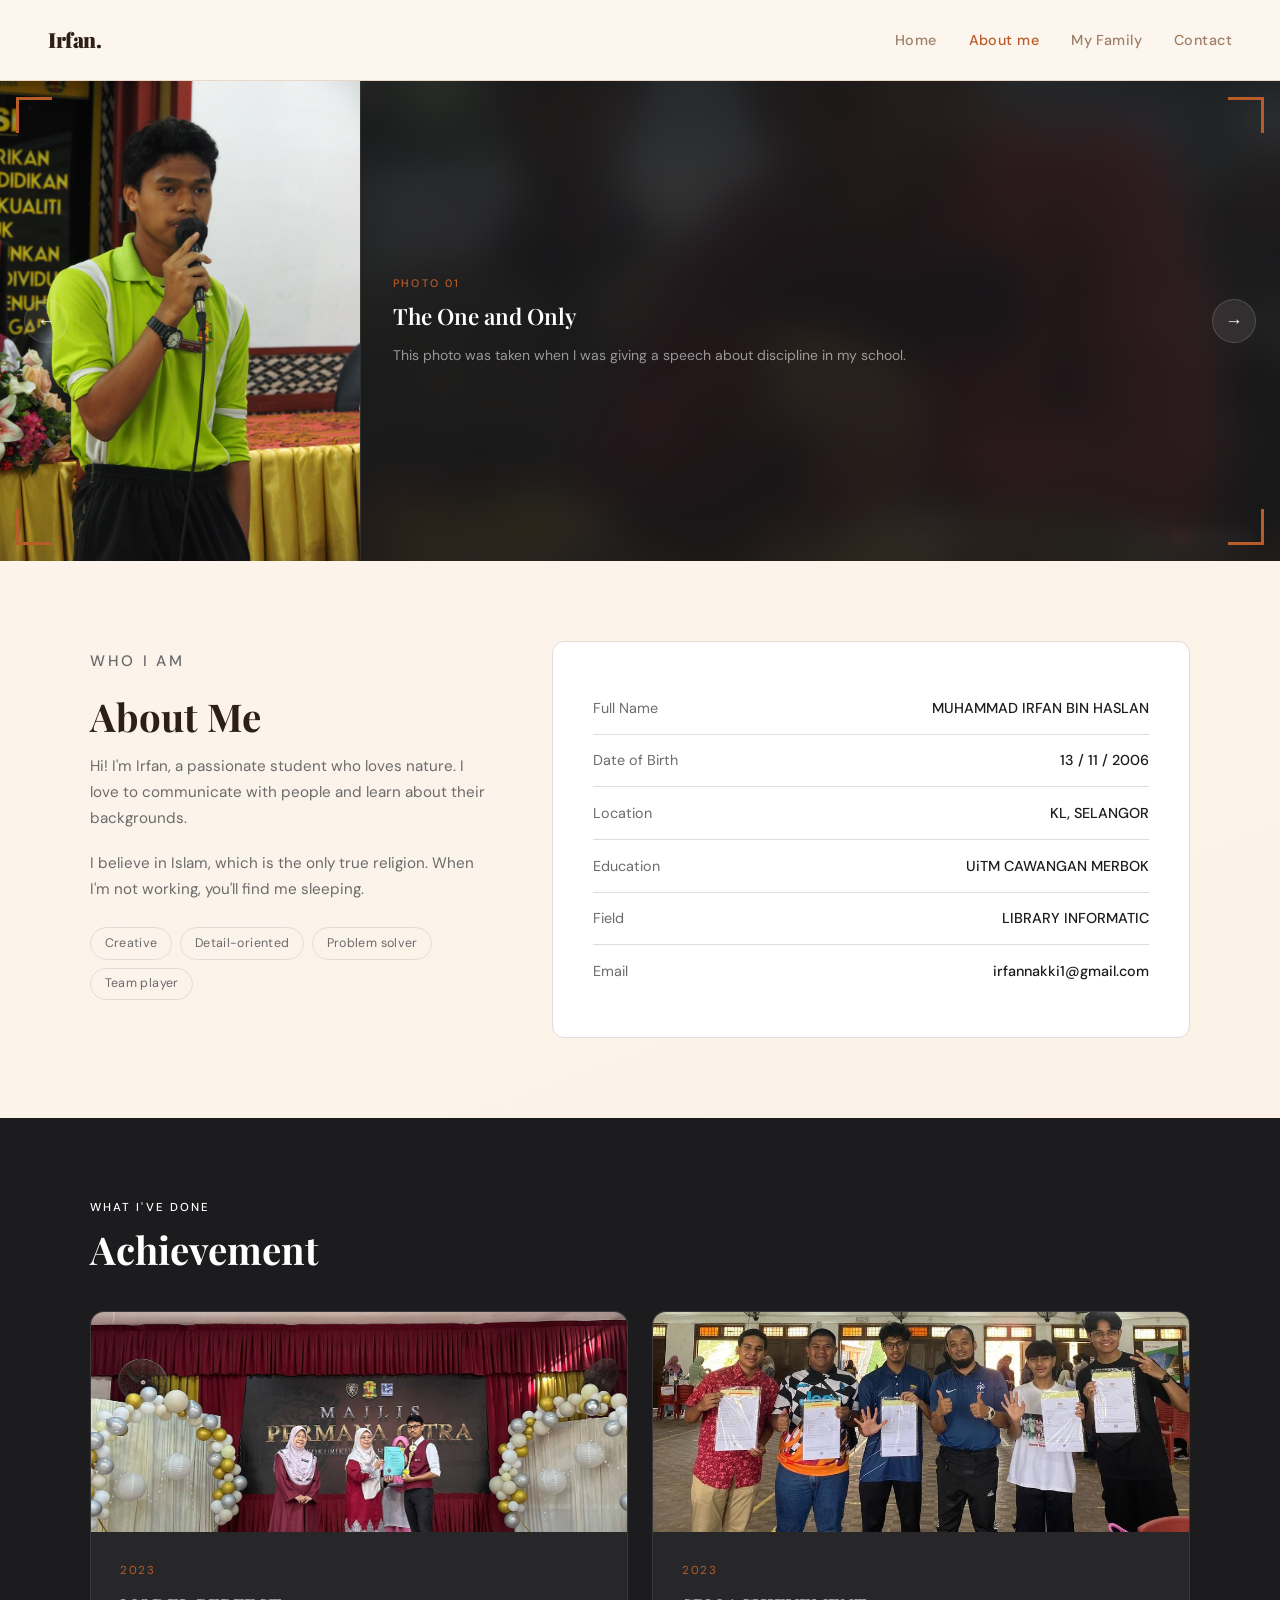
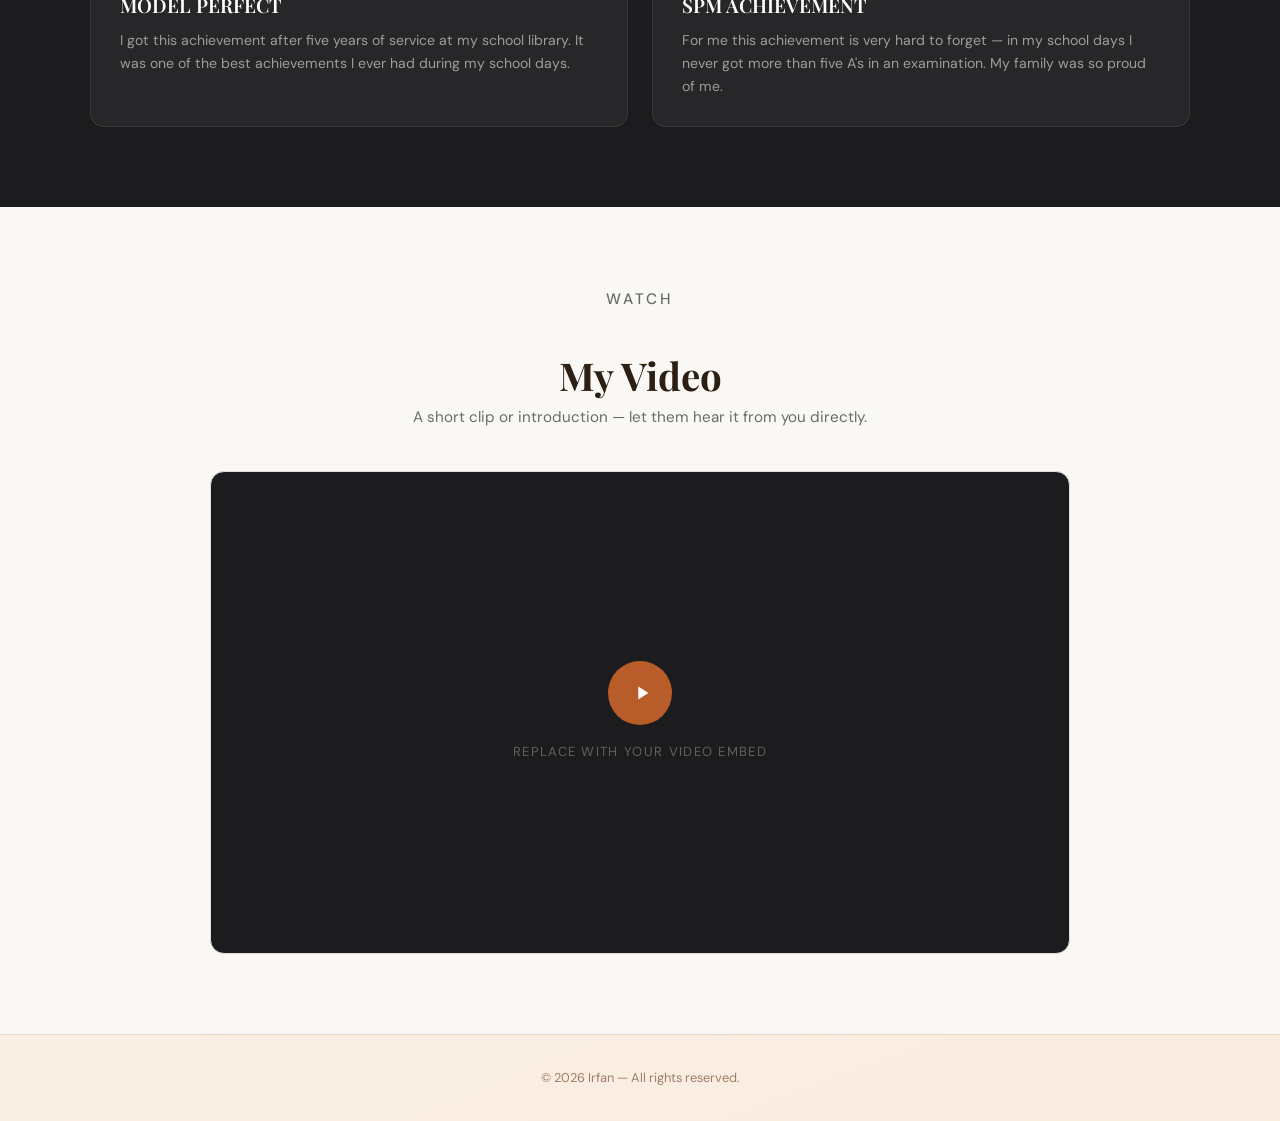
==== aboutme.html @ 50a79609 "Add 'My Family' link to aboutme.html" ====
<!DOCTYPE html>
<html lang="en">
<head>
  <meta charset="UTF-8" />
  <meta name="viewport" content="width=device-width, initial-scale=1.0"/>
  <title>About Me – Irfan</title>
  <link href="https://fonts.googleapis.com/css2?family=Playfair+Display:wght@600;700&family=DM+Sans:wght@300;400;500&display=swap" rel="stylesheet"/>
  <link rel="stylesheet" href="css/style.css" />
</head>
<body>

  <!-- NAV -->
  <nav>
    <a class="logo" href="index.html">Irfan.</a>
    <ul>
      <li><a href="index.html">Home</a></li>
      <li><a href="aboutme.html" class="active">About me</a></li>
      <li><a href="family.html">My Family</a></li>
      <li><a href="contact.html">Contact</a></li>
    </ul>
  </nav>

  <!-- PHOTO SLIDER -->
  <div class="slider-section">

    <div class="slider-frame"><span class="bl"></span><span class="br"></span></div>

    <div class="slides" id="slides">
      <div class="slide">
        <div class="slide-bg" style="background-image: url('picture/me1.jpeg')"></div>
        <img src="picture/me1.jpeg" alt="Photo 1">
        <div class="slide-caption">
          <p class="slide-caption-label">Photo 01</p>
          <h3 class="slide-caption-title">The One and Only</h3>
          <p class="slide-caption-desc">This photo was taken when I was giving a speech about discipline in my school.</p>
        </div>
      </div>
      <div class="slide">
        <div class="slide-bg" style="background-image: url('picture/me7.jpeg')"></div>
        <img src="picture/me7.jpeg" alt="Photo 2">
        <div class="slide-caption">
          <p class="slide-caption-label">Photo 02</p>
          <h3 class="slide-caption-title">Archeology Visit</h3>
          <p class="slide-caption-desc">This photo was taken at Archeology Sungai Batu where me and my family were on vacation.</p>
        </div>
      </div>
      <div class="slide">
        <div class="slide-bg" style="background-image: url('picture/sport4.jpeg')"></div>
        <img src="picture/sport4.jpeg" alt="Photo 3">
        <div class="slide-caption">
          <p class="slide-caption-label">Photo 03</p>
          <h3 class="slide-caption-title">The Pride</h3>
          <p class="slide-caption-desc">This photo was taken at the end of Komander Kesatria Endurance Challenge. My team got third place for Score Orienteering.</p>
        </div>
      </div>
      <div class="slide">
        <div class="slide-bg" style="background-image: url('picture/me4.jpeg')"></div>
        <img src="picture/me4.jpeg" alt="Photo 4">
        <div class="slide-caption">
          <p class="slide-caption-label">Photo 04</p>
          <h3 class="slide-caption-title">Nature!</h3>
          <p class="slide-caption-desc">This photo was taken at Lata Lembu, Kedah after we reached the waterfalls after 5KM of hiking.</p>
        </div>
      </div>
      <div class="slide">
        <div class="slide-bg" style="background-image: url('picture/me8.jpeg')"></div>
        <img src="picture/me8.jpeg" alt="Photo 5">
        <div class="slide-caption">
          <p class="slide-caption-label">Photo 05</p>
          <h3 class="slide-caption-title">Family Lunch</h3>
          <p class="slide-caption-desc">This photo was taken by my mother when we were having lunch at IKEA — a really nice moment.</p>
        </div>
      </div>
    </div>

    <button class="arrow prev" onclick="move(-1)">&#8592;</button>
    <button class="arrow next" onclick="move(1)">&#8594;</button>

    <div class="slider-dots" id="dots">
      <button class="dot active" onclick="goTo(0)"></button>
      <button class="dot" onclick="goTo(1)"></button>
      <button class="dot" onclick="goTo(2)"></button>
      <button class="dot" onclick="goTo(3)"></button>
      <button class="dot" onclick="goTo(4)"></button>
    </div>

  </div>

  <!-- ABOUT ME -->
  <section id="about">
    <div class="about-grid">
      <div class="about-left">
        <p class="section-label">Who I am</p>
        <h2>About Me</h2>
        <p>Hi! I'm Irfan, a passionate student who loves nature. I love to communicate with people and learn about their backgrounds.</p>
        <p>I believe in Islam, which is the only true religion. When I'm not working, you'll find me sleeping.</p>
        <div class="tag-row">
          <span class="tag">Creative</span>
          <span class="tag">Detail-oriented</span>
          <span class="tag">Problem solver</span>
          <span class="tag">Team player</span>
        </div>
      </div>
      <div class="about-right">
        <div class="info-row"><span>Full Name</span><span>MUHAMMAD IRFAN BIN HASLAN</span></div>
        <div class="info-row"><span>Date of Birth</span><span>13 / 11 / 2006</span></div>
        <div class="info-row"><span>Location</span><span>KL, SELANGOR</span></div>
        <div class="info-row"><span>Education</span><span>UiTM CAWANGAN MERBOK</span></div>
        <div class="info-row"><span>Field</span><span>LIBRARY INFORMATIC</span></div>
        <div class="info-row"><span>Email</span><span>irfannakki1@gmail.com</span></div>
      </div>
    </div>
  </section>

  <!-- ACHIEVEMENT -->
  <section class="achievement-section" id="achievement">
    <div style="max-width:1100px; margin:0 auto;">
      <p class="section-label">What I've done</p>
      <h2>Achievement</h2>
    </div>
    <div class="achievement-grid">

      <div class="ach-card">
        <img class="ach-photo" src="picture/achievement1.jpeg" alt="Achievement 1">
        <div class="ach-body">
          <p class="ach-year">2023</p>
          <p class="ach-title">MODEL PERFECT</p>
          <p class="ach-desc">I got this achievement after five years of service at my school library. It was one of the best achievements I ever had during my school days.</p>
        </div>
      </div>

      <div class="ach-card">
        <img class="ach-photo" src="picture/achievement2.jpeg" alt="Achievement 2">
        <div class="ach-body">
          <p class="ach-year">2023</p>
          <p class="ach-title">SPM ACHIEVEMENT</p>
          <p class="ach-desc">For me this achievement is very hard to forget — in my school days I never got more than five A's in an examination. My family was so proud of me.</p>
        </div>
      </div>

    </div>
  </section>

  <!-- VIDEO -->
  <section class="video-section" id="video">
    <div class="video-inner">
      <p class="section-label">Watch</p>
      <h2>My Video</h2>
      <p>A short clip or introduction — let them hear it from you directly.</p>
      <div class="video-frame">
        <div class="video-placeholder">
          <button class="play-btn">
            <svg viewBox="0 0 24 24" xmlns="http://www.w3.org/2000/svg">
              <path d="M8 5v14l11-7z"/>
            </svg>
          </button>
          <p>Replace with your video embed</p>
        </div>
      </div>
    </div>
  </section>

  <footer>
    &copy; 2026 Irfan &mdash; All rights reserved.
  </footer>

  <script>
    let current = 0;
    const total = 5;

    function update() {
      document.getElementById('slides').style.transform = `translateX(-${current * 20}%)`;
      document.querySelectorAll('.dot').forEach((d, i) => {
        d.classList.toggle('active', i === current);
      });
    }

    function move(dir) {
      current = (current + dir + total) % total;
      update();
    }

    function goTo(n) {
      current = n;
      update();
    }

    setInterval(() => move(1), 4000);
  </script>

</body>
</html>
---- css/style.css ----
/* ============================================================
   style.css — Universal stylesheet for Irfan's Personal Website
   Pages: index.html · aboutme.html · contact.html
   ============================================================ */

/* ── RESET ── */
*, *::before, *::after {
  box-sizing: border-box;
  margin: 0;
  padding: 0;
}

/* ── DESIGN TOKENS ── */
:root {
  --bg:      #fdf6ee;
  --bg-alt:  #f9ede0;
  --ink:     #2c1f14;
  --ink-dark: #1C1C1E;
  --accent:  #b85c2a;
  --accent-hover: #d4815f;
  --muted:   #9e7f68;
  --muted-alt: #6B6B6B;
  --card:    #fff9f3;
  --card-alt: #FFFFFF;
  --border:  #e8d8c8;
  --border-alt: #E0DDD8;
  --cream:   #FAF8F4;

  /* Slider / dark sections */
  --dark-bg: #1C1C1E;
  --dark-border: rgba(255, 255, 255, 0.08);
  --dark-text: rgba(255, 255, 255, 0.55);
}

/* ── BASE ── */
html { scroll-behavior: smooth; }

body {
  background: linear-gradient(160deg, var(--bg) 0%, var(--bg-alt) 100%);
  color: var(--ink);
  font-family: 'DM Sans', 'Inter', sans-serif;
  font-size: 16px;
  line-height: 1.7;
  min-height: 100vh;
}

a { text-decoration: none; color: inherit; }
img { display: block; max-width: 100%; }

/* ── TYPOGRAPHY ── */
h1, h2, h3 {
  font-family: 'Playfair Display', serif;
  line-height: 1.15;
  color: var(--ink);
}

h1 { font-size: clamp(2rem, 5vw, 3.4rem); font-weight: 900; letter-spacing: -0.03em; }
h2 { font-size: 2.4rem; font-weight: 700; }
h3 { font-size: 1.2rem; font-weight: 600; }

/* ── ANIMATIONS ── */
@keyframes fadeUp {
  from { opacity: 0; transform: translateY(22px); }
  to   { opacity: 1; transform: translateY(0); }
}

/* ── NAV ── */
nav {
  display: flex;
  justify-content: space-between;
  align-items: center;
  padding: 1.4rem 3rem;
  border-bottom: 1px solid var(--border);
  background: var(--bg);
  position: sticky;
  top: 0;
  z-index: 100;
}

nav .logo {
  font-family: 'Playfair Display', serif;
  font-size: 1.3rem;
  font-weight: 900;
  color: var(--ink);
  letter-spacing: -0.02em;
}

nav ul { list-style: none; display: flex; gap: 2rem; }

nav ul li a {
  font-family: 'DM Sans', sans-serif;
  font-size: 0.9rem;
  font-weight: 500;
  color: var(--muted);
  letter-spacing: 0.03em;
  transition: color 0.2s;
}

nav ul li a:hover,
nav ul li a.active { color: var(--accent); }

/* ── SECTION LABEL ── */
.section-label {
  font-size: 0.72rem;
  font-weight: 500;
  letter-spacing: 0.18em;
  text-transform: uppercase;
  color: var(--muted);
  margin-bottom: 0.6rem;
}

/* ── MAIN WRAPPERS ── */
main {
  max-width: 1000px;
  margin: 0 auto;
  padding: 3rem 2rem 5rem;
  display: flex;
  flex-direction: column;
  gap: 2.5rem;
}

main.narrow {
  max-width: 640px;
}

/* ── SECTIONS (general) ── */
section {
  padding: 5rem 3rem;
}

/* ============================================================
   INDEX PAGE
   ============================================================ */

/* Hero Card */
.hero-card {
  border: 1px solid var(--border);
  border-radius: 16px;
  overflow: hidden;
  animation: fadeUp 0.6s ease both;
  position: relative;
  width: 100%;
  aspect-ratio: 16 / 7;
  min-height: 280px;
  background: #222;
}

.hero-card img.hero-img {
  position: absolute;
  inset: 0;
  width: 100%;
  height: 100%;
  object-fit: cover;
  object-position: center top;
}

.hero-card::after {
  content: '';
  position: absolute;
  inset: 0;
  background: linear-gradient(135deg, rgba(0,0,0,0.55) 0%, rgba(0,0,0,0.1) 60%, transparent 100%);
  pointer-events: none;
}

.hero-text {
  position: absolute;
  top: 2rem;
  left: 2.2rem;
  z-index: 2;
}

.hero-text .greeting {
  font-family: 'DM Sans', sans-serif;
  font-size: 1rem;
  font-weight: 400;
  color: rgba(255,255,255,0.75);
  margin-bottom: 0.3rem;
}

.hero-text h1 span { color: #f7a07a; }

.hero-text .made-by {
  margin-top: 0.9rem;
  display: inline-flex;
  align-items: center;
  gap: 0.5rem;
  font-size: 0.78rem;
  color: rgba(255,255,255,0.55);
  letter-spacing: 0.06em;
}

.hero-text .made-by::before {
  content: '';
  display: inline-block;
  width: 20px;
  height: 1px;
  background: rgba(255,255,255,0.4);
}

/* Essay Card */
.essay-card {
  background: var(--card);
  border: 1px solid var(--border);
  border-radius: 16px;
  padding: 2.5rem 3rem;
  animation: fadeUp 0.6s 0.15s ease both;
}

.essay-card h2 {
  font-size: 1.6rem;
  letter-spacing: -0.02em;
  margin-bottom: 1rem;
}

.essay-card p {
  font-size: 1rem;
  line-height: 1.8;
  color: #4a4540;
  font-weight: 300;
}

.essay-card p + p { margin-top: 1rem; }

/* CTA Button */
.cta-wrap {
  display: flex;
  justify-content: center;
  animation: fadeUp 0.6s 0.28s ease both;
}

.cta-btn {
  display: inline-flex;
  align-items: center;
  gap: 0.7rem;
  background: var(--ink);
  color: #fff;
  font-family: 'DM Sans', sans-serif;
  font-size: 0.95rem;
  font-weight: 500;
  letter-spacing: 0.04em;
  padding: 1rem 2.2rem;
  border-radius: 50px;
  border: 2px solid var(--ink);
  transition: background 0.22s, color 0.22s, border-color 0.22s, transform 0.18s;
  cursor: pointer;
}

.cta-btn:hover {
  background: var(--accent);
  border-color: var(--accent);
  transform: translateY(-2px);
}

.cta-btn svg {
  width: 18px;
  height: 18px;
  transition: transform 0.2s;
}

.cta-btn:hover svg { transform: translateX(3px); }

/* ============================================================
   ABOUT ME PAGE
   ============================================================ */

/* Photo Slider */
.slider-section {
  position: relative;
  width: 100%;
  height: 480px;
  overflow: hidden;
  background: var(--dark-bg);
}

.slides {
  display: flex;
  width: 500%;
  height: 100%;
  transition: transform 0.6s cubic-bezier(.77,0,.18,1);
}

.slide {
  width: 20%;
  height: 100%;
  display: flex;
  align-items: stretch;
}

.slide img {
  width: auto;
  max-width: 75%;
  height: 100%;
  object-fit: contain;
  flex-shrink: 0;
  position: relative;
  z-index: 1;
}

.slide-bg {
  position: absolute;
  inset: 0;
  background-size: cover;
  background-position: center;
  filter: blur(18px) brightness(0.45);
  transform: scale(1.1);
  z-index: 0;
}

.slide-caption {
  position: relative;
  z-index: 2;
  flex: 1;
  display: flex;
  flex-direction: column;
  justify-content: center;
  padding: 2.5rem 2.5rem 2.5rem 2rem;
  background: rgba(28, 28, 30, 0.75);
  backdrop-filter: blur(6px);
  border-left: 1px solid var(--dark-border);
}

.slide-caption-label {
  font-size: 0.68rem;
  font-weight: 500;
  letter-spacing: 0.2em;
  text-transform: uppercase;
  color: var(--accent);
  margin-bottom: 0.6rem;
}

.slide-caption-title {
  font-family: 'Playfair Display', serif;
  font-size: 1.4rem;
  font-weight: 600;
  color: #fff;
  line-height: 1.25;
  margin-bottom: 0.85rem;
}

.slide-caption-desc {
  font-size: 0.875rem;
  color: var(--dark-text);
  line-height: 1.7;
}

/* Slider Dots */
.slider-dots {
  position: absolute;
  bottom: 1.25rem;
  right: 2rem;
  display: flex;
  gap: 0.5rem;
}

.dot {
  width: 8px; height: 8px;
  border-radius: 50%;
  background: rgba(255,255,255,0.3);
  cursor: pointer;
  transition: background 0.3s, transform 0.3s;
  border: none;
}

.dot.active { background: var(--accent); transform: scale(1.3); }

/* Slider Arrows */
.arrow {
  position: absolute;
  top: 50%;
  transform: translateY(-50%);
  background: rgba(255,255,255,0.08);
  border: 1px solid rgba(255,255,255,0.15);
  color: #fff;
  width: 44px; height: 44px;
  border-radius: 50%;
  cursor: pointer;
  font-size: 1.1rem;
  display: flex;
  align-items: center;
  justify-content: center;
  transition: background 0.2s;
  z-index: 10;
}

.arrow:hover { background: rgba(255,255,255,0.18); }
.arrow.prev { left: 1.5rem; }
.arrow.next { right: 1.5rem; }

/* Corner Bracket Frame */
.slider-frame {
  position: absolute;
  inset: 0;
  pointer-events: none;
  z-index: 20;
}

.slider-frame::before,
.slider-frame::after,
.slider-frame .br,
.slider-frame .bl {
  content: '';
  position: absolute;
  width: 36px;
  height: 36px;
  border-color: var(--accent);
  border-style: solid;
}

.slider-frame::before { top: 16px; left: 16px;    border-width: 3px 0 0 3px; }
.slider-frame::after  { top: 16px; right: 16px;   border-width: 3px 3px 0 0; }
.slider-frame .bl     { bottom: 16px; left: 16px;  border-width: 0 0 3px 3px; }
.slider-frame .br     { bottom: 16px; right: 16px; border-width: 0 3px 3px 0; }

/* About Grid */
.about-grid {
  display: grid;
  grid-template-columns: 1fr 1.6fr;
  gap: 4rem;
  align-items: start;
  max-width: 1100px;
  margin: 0 auto;
}

.about-left { padding-top: 0.5rem; }

.about-left h2 { margin-bottom: 1rem; }

.about-left p {
  color: var(--muted-alt);
  font-size: 0.95rem;
  margin-bottom: 1.2rem;
}

.tag-row { display: flex; flex-wrap: wrap; gap: 0.5rem; margin-top: 1.5rem; }

.tag {
  padding: 0.3rem 0.85rem;
  border: 1px solid var(--border-alt);
  border-radius: 999px;
  font-size: 0.78rem;
  color: var(--muted-alt);
  letter-spacing: 0.03em;
}

.about-right {
  background: var(--card-alt);
  border: 1px solid var(--border-alt);
  border-radius: 12px;
  padding: 2.5rem;
}

.info-row {
  display: flex;
  justify-content: space-between;
  padding: 0.85rem 0;
  border-bottom: 1px solid var(--border-alt);
  font-size: 0.9rem;
}

.info-row:last-child { border-bottom: none; }
.info-row span:first-child { color: var(--muted-alt); font-weight: 400; }
.info-row span:last-child  { color: var(--ink-dark);  font-weight: 500; }

/* Achievement Section */
.achievement-section {
  background: var(--ink-dark);
  color: #fff;
}

.achievement-section .section-label,
.achievement-section h2 {
  color: #fff;
}

.achievement-section > .section-label {
  color: var(--accent);
}

.achievement-grid {
  display: grid;
  grid-template-columns: 1fr 1fr;
  gap: 1.5rem;
  max-width: 1100px;
  margin: 2.5rem auto 0;
}

.ach-card {
  background: rgba(255,255,255,0.05);
  border: 1px solid var(--dark-border);
  border-radius: 14px;
  overflow: hidden;
  transition: background 0.25s, transform 0.25s;
}

.ach-card:hover {
  background: rgba(255,255,255,0.09);
  transform: translateY(-4px);
}

.ach-photo {
  width: 100%;
  height: 220px;
  object-fit: cover;
}

.ach-body { padding: 1.8rem; }

.ach-year {
  font-size: 0.72rem;
  letter-spacing: 0.15em;
  text-transform: uppercase;
  color: var(--accent);
  margin-bottom: 0.5rem;
}

.ach-title {
  font-family: 'Playfair Display', serif;
  font-size: 1.2rem;
  font-weight: 600;
  margin-bottom: 0.5rem;
  color: #fff;
}

.ach-desc { font-size: 0.88rem; color: var(--dark-text); line-height: 1.6; }

/* Video Section */
.video-section { background: var(--cream); }

.video-inner {
  max-width: 860px;
  margin: 0 auto;
  text-align: center;
}

.video-inner h2 { margin-bottom: 0.5rem; }

.video-inner > p {
  color: var(--muted-alt);
  margin-bottom: 2.5rem;
  font-size: 0.95rem;
}

.video-frame {
  width: 100%;
  aspect-ratio: 16 / 9;
  border-radius: 14px;
  overflow: hidden;
  border: 1px solid var(--border-alt);
  background: var(--ink-dark);
  display: flex;
  align-items: center;
  justify-content: center;
  position: relative;
}

.video-placeholder {
  display: flex;
  flex-direction: column;
  align-items: center;
  gap: 1rem;
  color: rgba(255,255,255,0.4);
}

.play-btn {
  width: 64px; height: 64px;
  border-radius: 50%;
  background: var(--accent);
  border: none;
  cursor: pointer;
  display: flex;
  align-items: center;
  justify-content: center;
  transition: transform 0.2s, background 0.2s;
}

.play-btn:hover { transform: scale(1.08); background: var(--accent-hover); }

.play-btn svg { fill: #fff; width: 22px; height: 22px; margin-left: 3px; }

.video-placeholder p {
  font-size: 0.82rem;
  letter-spacing: 0.1em;
  text-transform: uppercase;
  color: rgba(255,255,255,0.3);
  margin: 0;
}

/* ============================================================
   CONTACT PAGE
   ============================================================ */

.page-title {
  font-family: 'Playfair Display', serif;
  font-size: clamp(1.8rem, 4vw, 2.6rem);
  font-weight: 900;
  letter-spacing: -0.02em;
  color: var(--ink);
  line-height: 1.1;
}

.page-title span { color: var(--accent); }

.subtitle {
  margin-top: 0.6rem;
  font-size: 0.95rem;
  color: var(--muted);
  font-weight: 300;
  line-height: 1.7;
}

/* Card */
.card {
  background: var(--card);
  border: 1px solid var(--border);
  border-radius: 16px;
  padding: 2.2rem 2.5rem;
  animation: fadeUp 0.6s ease both;
}

/* Form */
.form-group { margin-bottom: 1.2rem; }

label {
  display: block;
  font-size: 0.8rem;
  font-weight: 500;
  letter-spacing: 0.04em;
  color: var(--muted);
  margin-bottom: 6px;
  text-transform: uppercase;
}

input[type="text"],
input[type="email"],
select,
textarea {
  width: 100%;
  padding: 10px 14px;
  font-family: 'DM Sans', sans-serif;
  font-size: 0.95rem;
  color: var(--ink);
  background: var(--bg);
  border: 1px solid var(--border);
  border-radius: 8px;
  outline: none;
  transition: border-color 0.2s, box-shadow 0.2s;
  appearance: none;
  -webkit-appearance: none;
}

input:focus, select:focus, textarea:focus {
  background: #fff;
  border-color: var(--accent);
  box-shadow: 0 0 0 3px rgba(184,92,42,0.12);
}

textarea {
  resize: vertical;
  min-height: 130px;
  line-height: 1.7;
  font-weight: 300;
}

.select-wrapper { position: relative; }

.select-wrapper::after {
  content: '';
  position: absolute;
  right: 14px;
  top: 50%;
  transform: translateY(-50%);
  width: 0; height: 0;
  border-left: 4px solid transparent;
  border-right: 4px solid transparent;
  border-top: 5px solid var(--muted);
  pointer-events: none;
}

select { cursor: pointer; padding-right: 36px; }

.row { display: grid; grid-template-columns: 1fr 1fr; gap: 1rem; }

.submit-btn {
  display: inline-flex;
  align-items: center;
  gap: 0.6rem;
  margin-top: 1.5rem;
  padding: 0.9rem 2rem;
  font-family: 'DM Sans', sans-serif;
  font-size: 0.95rem;
  font-weight: 500;
  letter-spacing: 0.04em;
  color: #fff;
  background: var(--ink);
  border: 2px solid var(--ink);
  border-radius: 50px;
  cursor: pointer;
  transition: background 0.22s, border-color 0.22s, transform 0.18s;
}

.submit-btn:hover {
  background: var(--accent);
  border-color: var(--accent);
  transform: translateY(-2px);
}

.submit-btn svg { width: 16px; height: 16px; transition: transform 0.2s; }
.submit-btn:hover svg { transform: translateX(3px); }

.footer-note {
  margin-top: 1rem;
  font-size: 0.78rem;
  color: var(--muted);
  line-height: 1.5;
}

/* Success Message */
.success-msg {
  display: none;
  text-align: center;
  padding: 2.5rem 1.5rem;
}

.success-icon {
  width: 52px; height: 52px;
  border-radius: 50%;
  background: #f7ede3;
  border: 1px solid var(--border);
  display: flex;
  align-items: center;
  justify-content: center;
  margin: 0 auto 1.2rem;
}

.success-icon svg { width: 22px; height: 22px; stroke: var(--accent); }

.success-msg h2 {
  font-family: 'Playfair Display', serif;
  font-size: 1.4rem;
  font-weight: 700;
  color: var(--ink);
  margin-bottom: 0.4rem;
}

.success-msg p { font-size: 0.9rem; color: var(--muted); font-weight: 300; }

/* ============================================================
   FOOTER
   ============================================================ */
footer {
  padding: 2rem 3rem;
  border-top: 1px solid var(--border);
  text-align: center;
  font-size: 0.8rem;
  color: var(--muted);
}

/* ============================================================
   RESPONSIVE
   ============================================================ */
@media (max-width: 768px) {
  nav { padding: 1rem 1.5rem; }
  nav ul { gap: 1rem; }
  section { padding: 3.5rem 1.5rem; }
  h2 { font-size: 1.9rem; }

  .about-grid { grid-template-columns: 1fr; gap: 2rem; }
  .achievement-grid { grid-template-columns: 1fr; }

  .slider-section { height: 300px; }
  .slide { flex-direction: column; }
  .slide img { max-width: 100%; height: 60%; }
  .slide-caption {
    height: 40%;
    border-left: none;
    border-top: 1px solid var(--dark-border);
    padding: 1.2rem 1.5rem;
  }
  .slide-caption-title { font-size: 1.1rem; }
}

@media (max-width: 640px) {
  nav { padding: 1rem 1.2rem; }
  nav ul { gap: 1rem; }
  main { padding: 2rem 1rem 4rem; }

  .hero-card { aspect-ratio: 4 / 3; min-height: 220px; }
  .hero-text { top: 1.2rem; left: 1.4rem; }

  .essay-card { padding: 2rem 1.5rem; }

  .card { padding: 1.6rem 1.4rem; }
  .row { grid-template-columns: 1fr; }
}
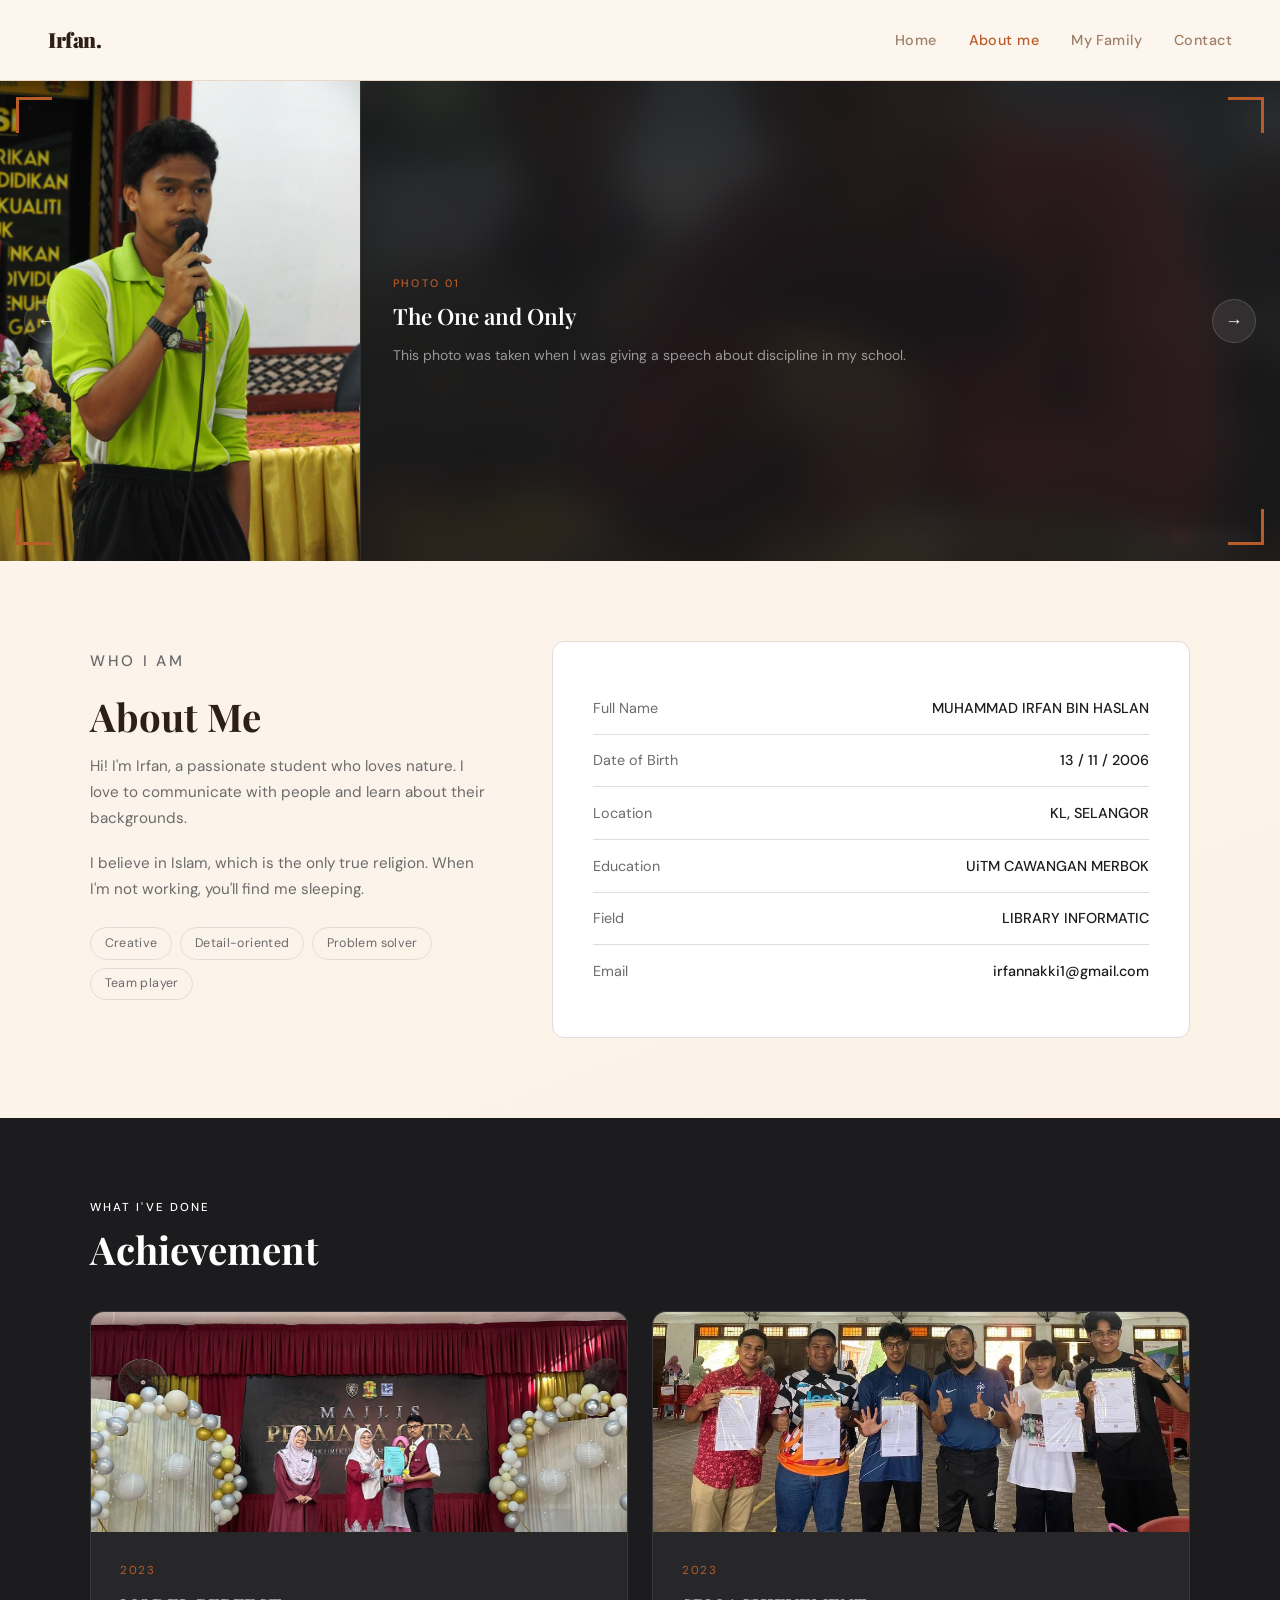
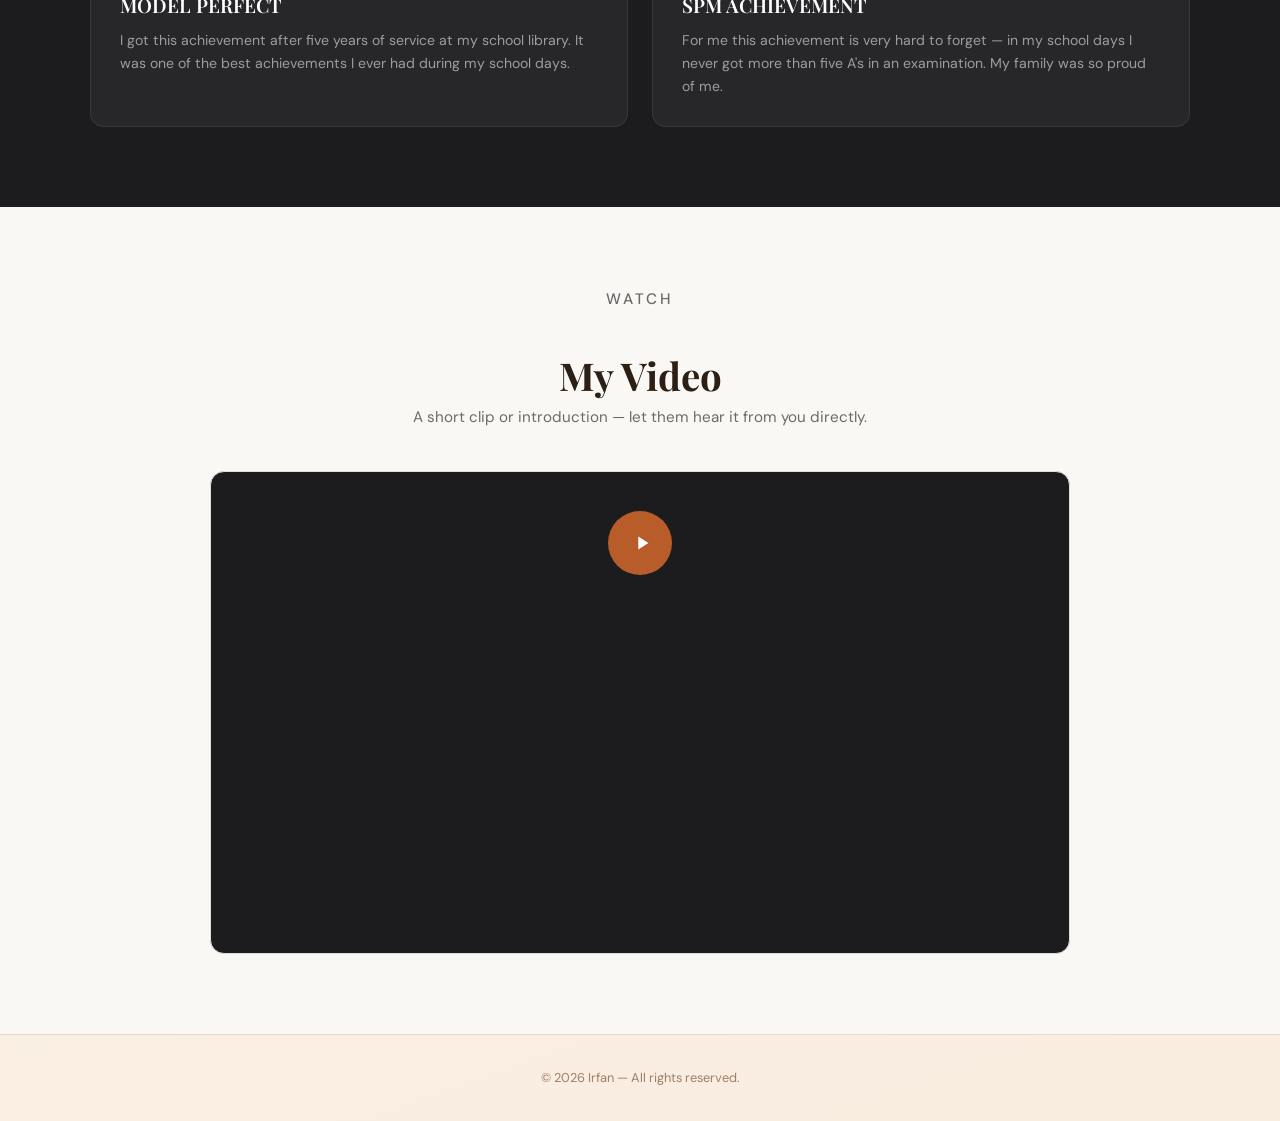
==== commit 11b34a72: "Update aboutme.html" ====
--- a/aboutme.html
+++ b/aboutme.html
@@ -154,7 +154,7 @@
               <path d="M8 5v14l11-7z"/>
             </svg>
           </button>
-          <p>Replace with your video embed</p>
+          <p><iframe width="560" height="315" src="https://www.youtube.com/embed/D1Fzx8O8huA?si=jmvKufguIOYjsMBA" title="YouTube video player" frameborder="0" allow="accelerometer; autoplay; clipboard-write; encrypted-media; gyroscope; picture-in-picture; web-share" referrerpolicy="strict-origin-when-cross-origin" allowfullscreen></iframe></p>
         </div>
       </div>
     </div>
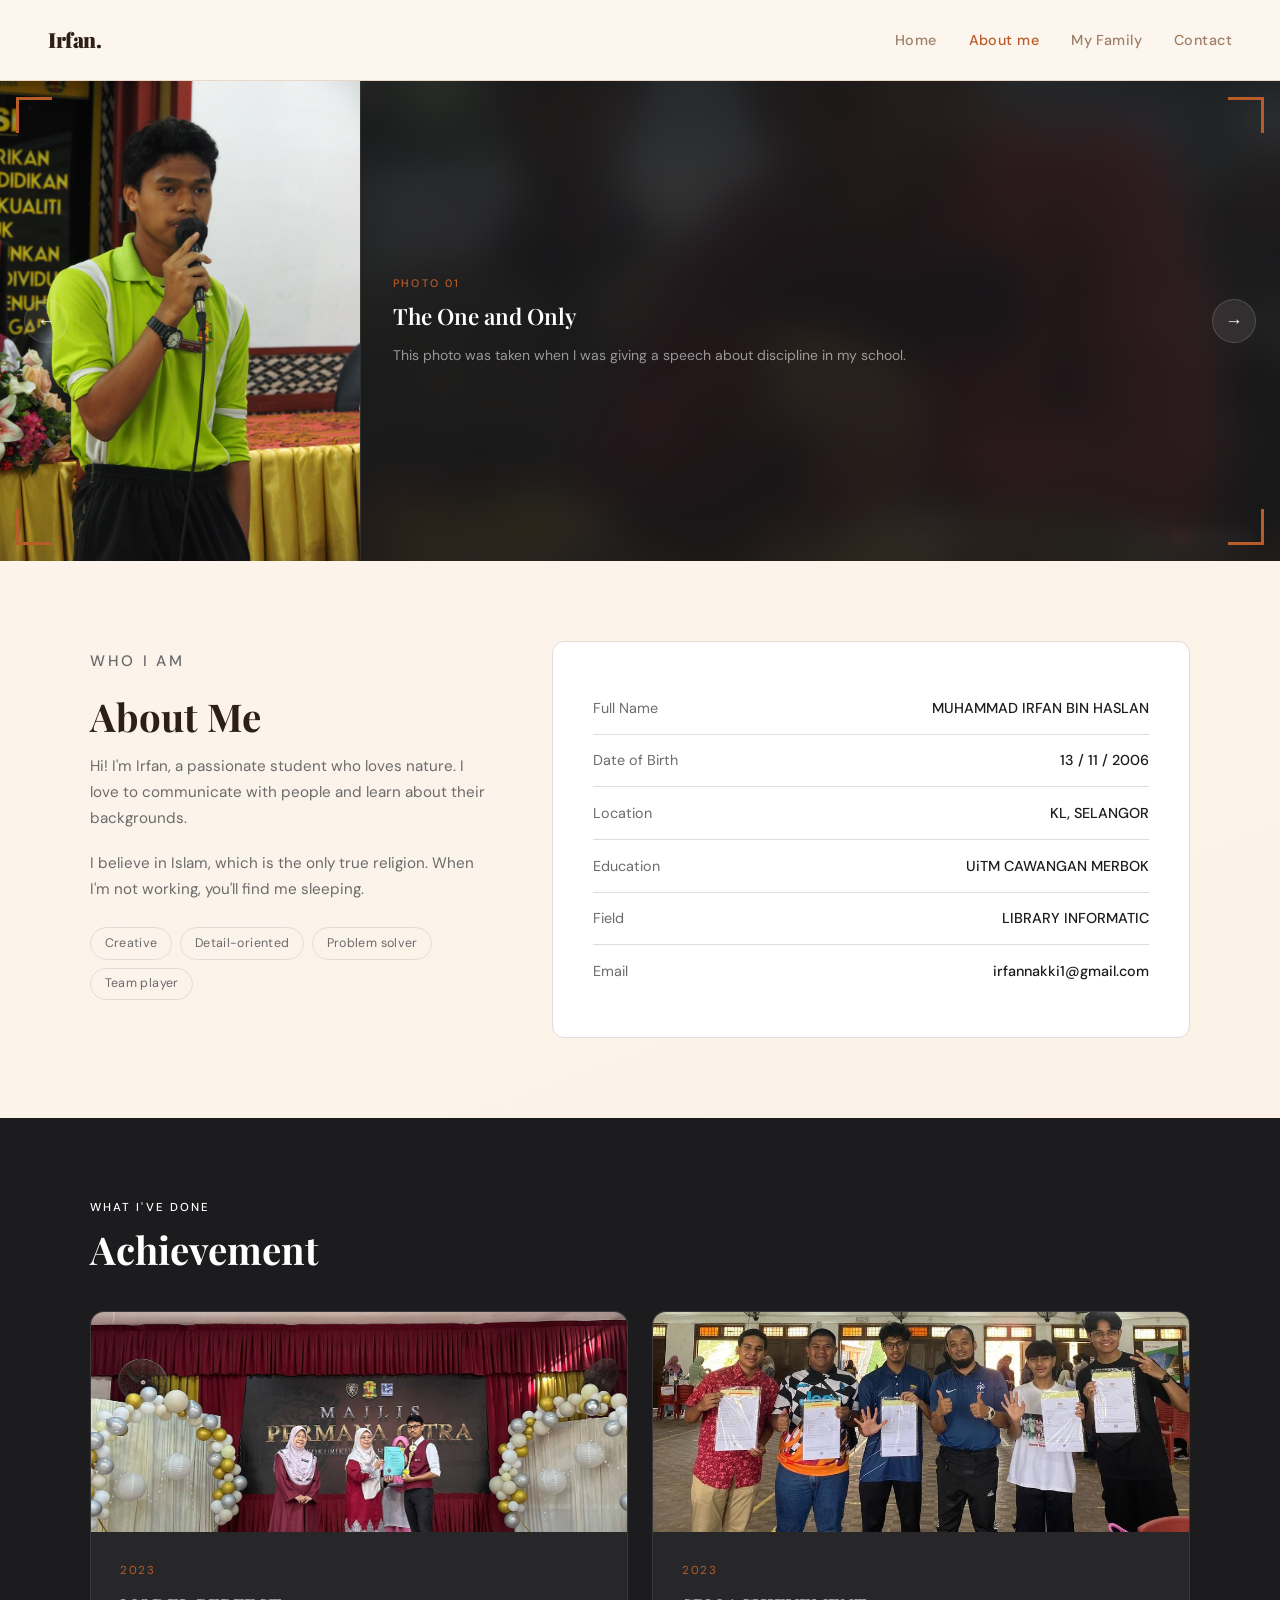
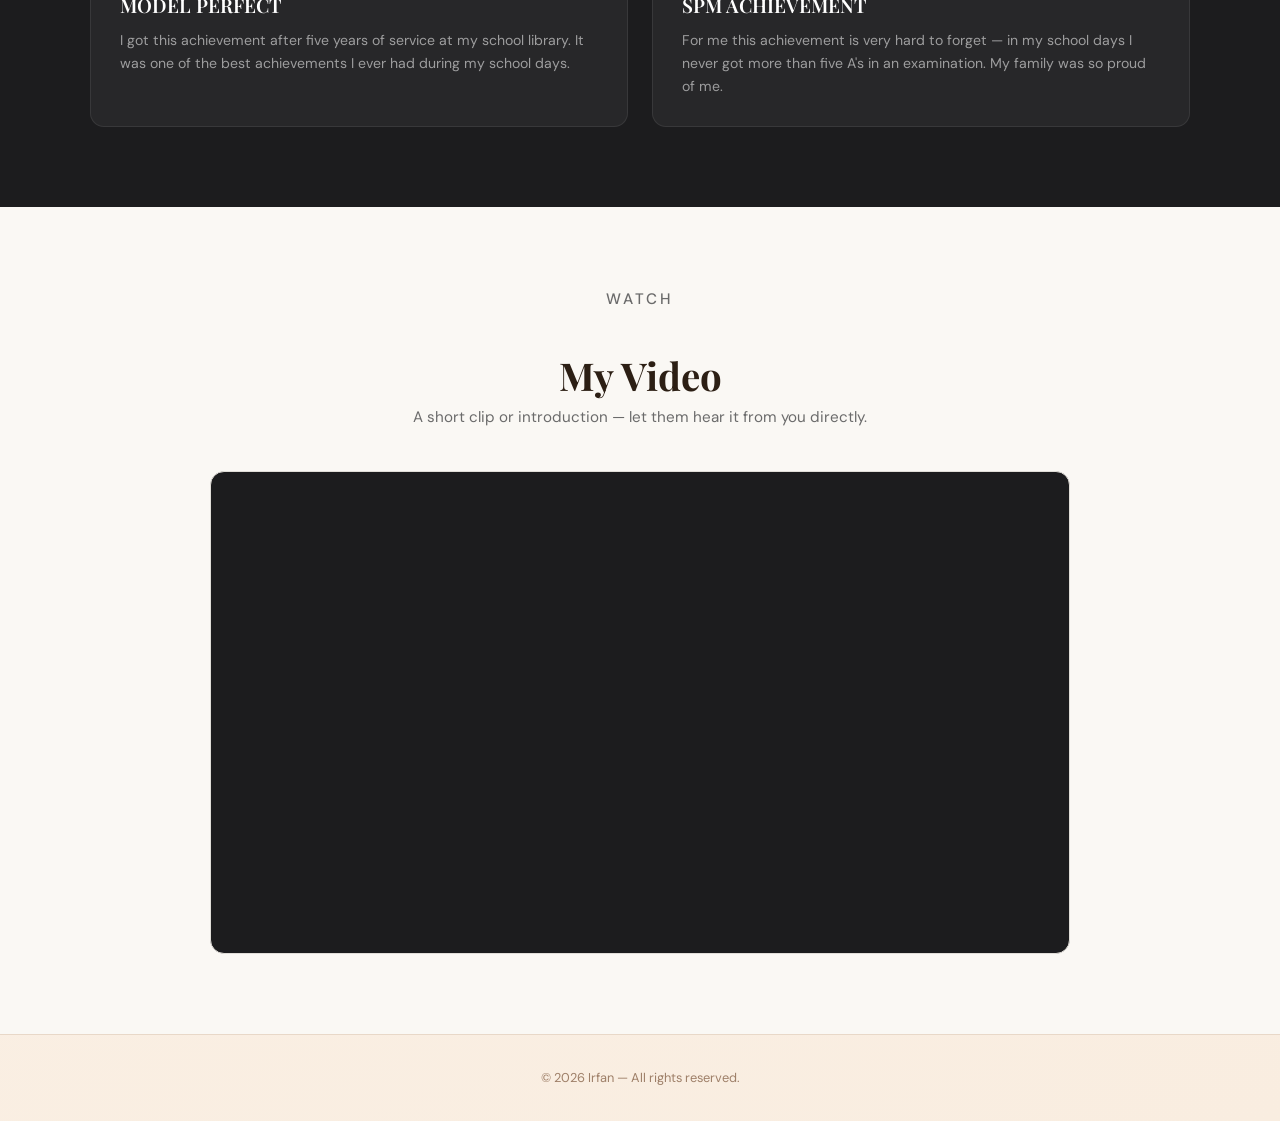
==== commit 49271179: "Update aboutme.html" ====
--- a/aboutme.html
+++ b/aboutme.html
@@ -149,11 +149,7 @@
       <p>A short clip or introduction — let them hear it from you directly.</p>
       <div class="video-frame">
         <div class="video-placeholder">
-          <button class="play-btn">
-            <svg viewBox="0 0 24 24" xmlns="http://www.w3.org/2000/svg">
-              <path d="M8 5v14l11-7z"/>
-            </svg>
-          </button>
+         
           <p><iframe width="560" height="315" src="https://www.youtube.com/embed/D1Fzx8O8huA?si=jmvKufguIOYjsMBA" title="YouTube video player" frameborder="0" allow="accelerometer; autoplay; clipboard-write; encrypted-media; gyroscope; picture-in-picture; web-share" referrerpolicy="strict-origin-when-cross-origin" allowfullscreen></iframe></p>
         </div>
       </div>
--- a/css/style.css
+++ b/css/style.css
@@ -560,22 +560,6 @@
   gap: 1rem;
   color: rgba(255,255,255,0.4);
 }
-
-.play-btn {
-  width: 64px; height: 64px;
-  border-radius: 50%;
-  background: var(--accent);
-  border: none;
-  cursor: pointer;
-  display: flex;
-  align-items: center;
-  justify-content: center;
-  transition: transform 0.2s, background 0.2s;
-}
-
-.play-btn:hover { transform: scale(1.08); background: var(--accent-hover); }
-
-.play-btn svg { fill: #fff; width: 22px; height: 22px; margin-left: 3px; }
 
 .video-placeholder p {
   font-size: 0.82rem;
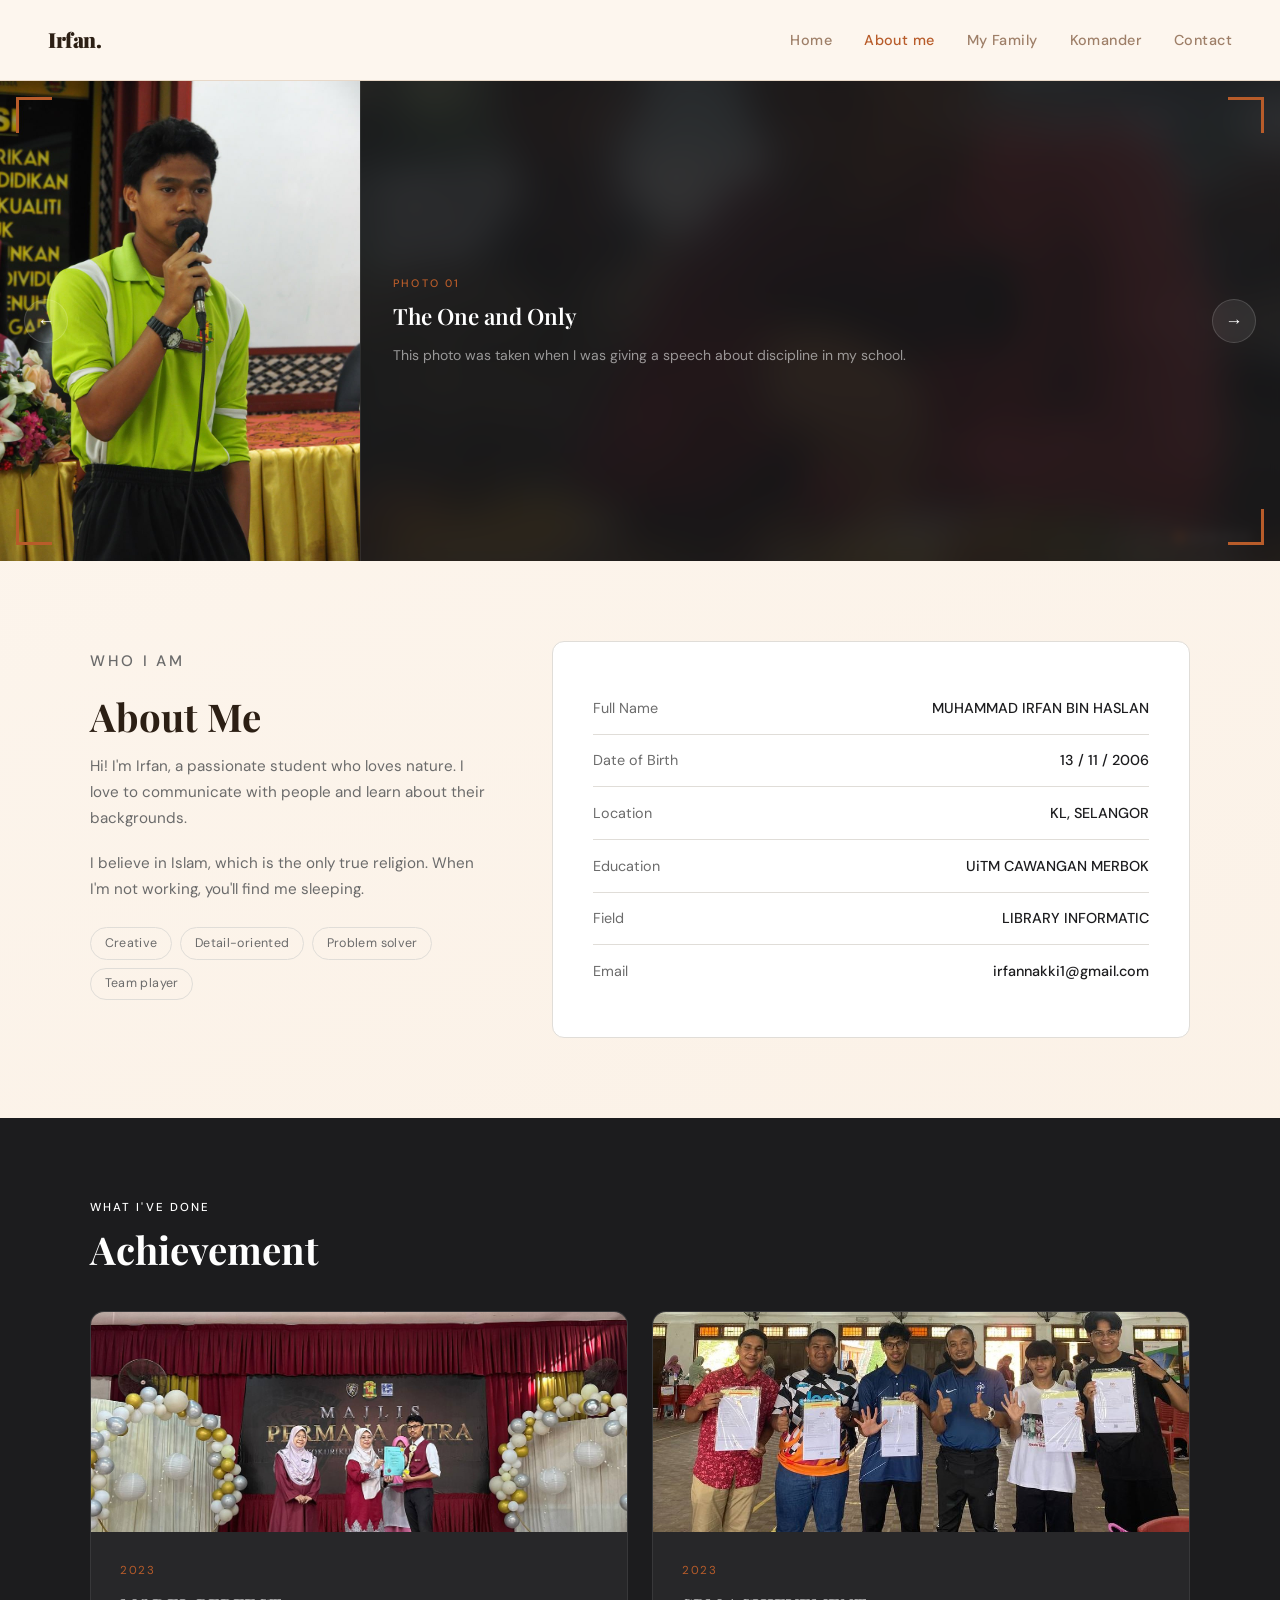
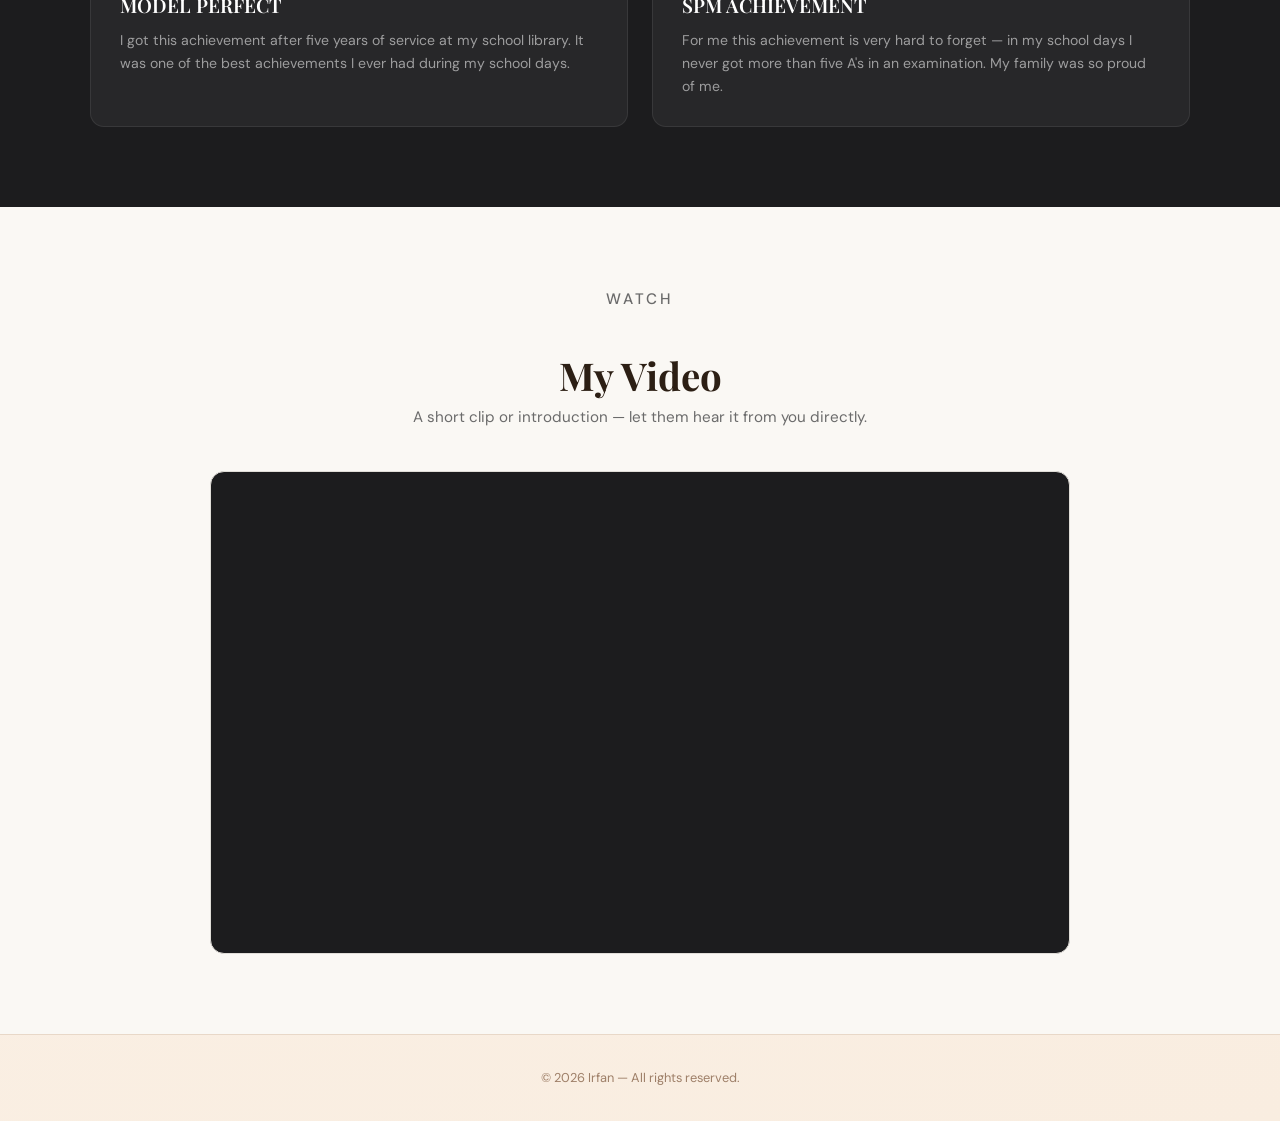
==== commit bc188cbd: "Add link to Komander page in navigation" ====
--- a/aboutme.html
+++ b/aboutme.html
@@ -16,6 +16,7 @@
       <li><a href="index.html">Home</a></li>
       <li><a href="aboutme.html" class="active">About me</a></li>
       <li><a href="family.html">My Family</a></li>
+      <li><a href="komander.html">Komander</a></li>
       <li><a href="contact.html">Contact</a></li>
     </ul>
   </nav>
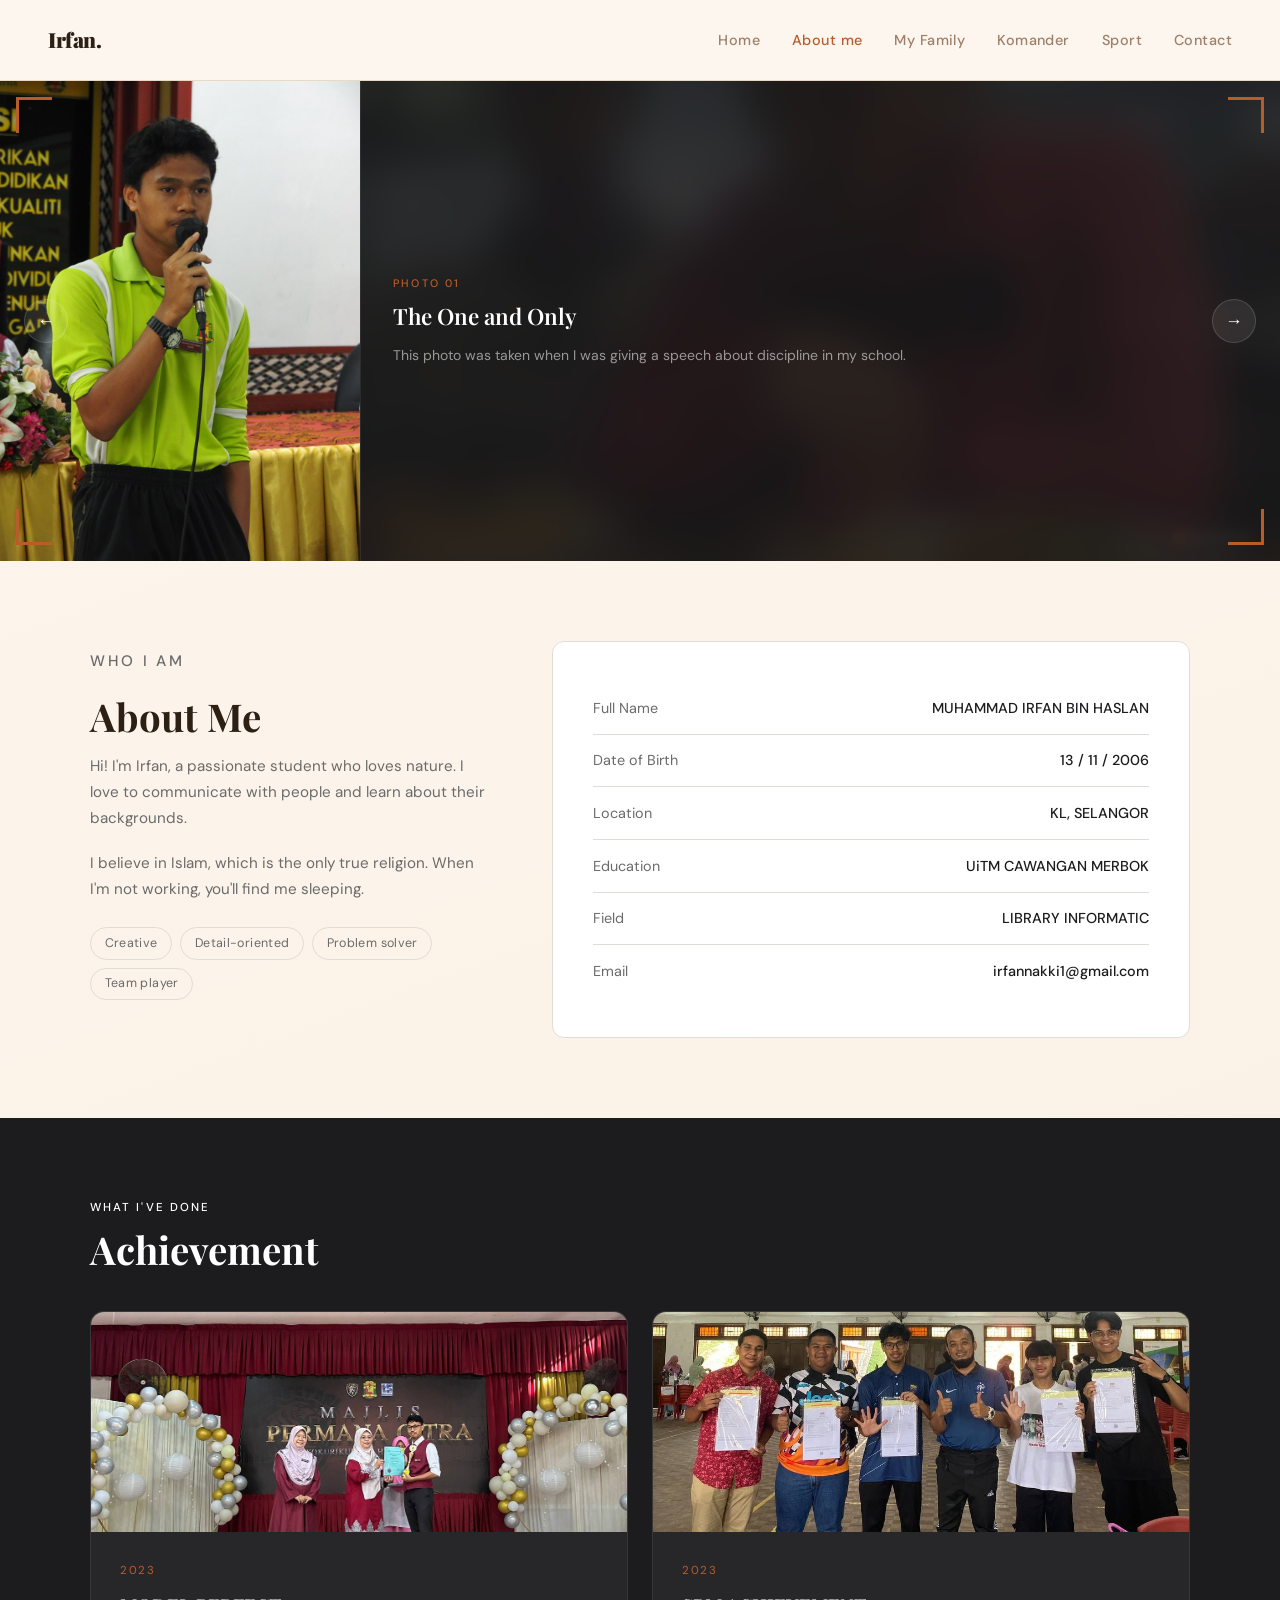
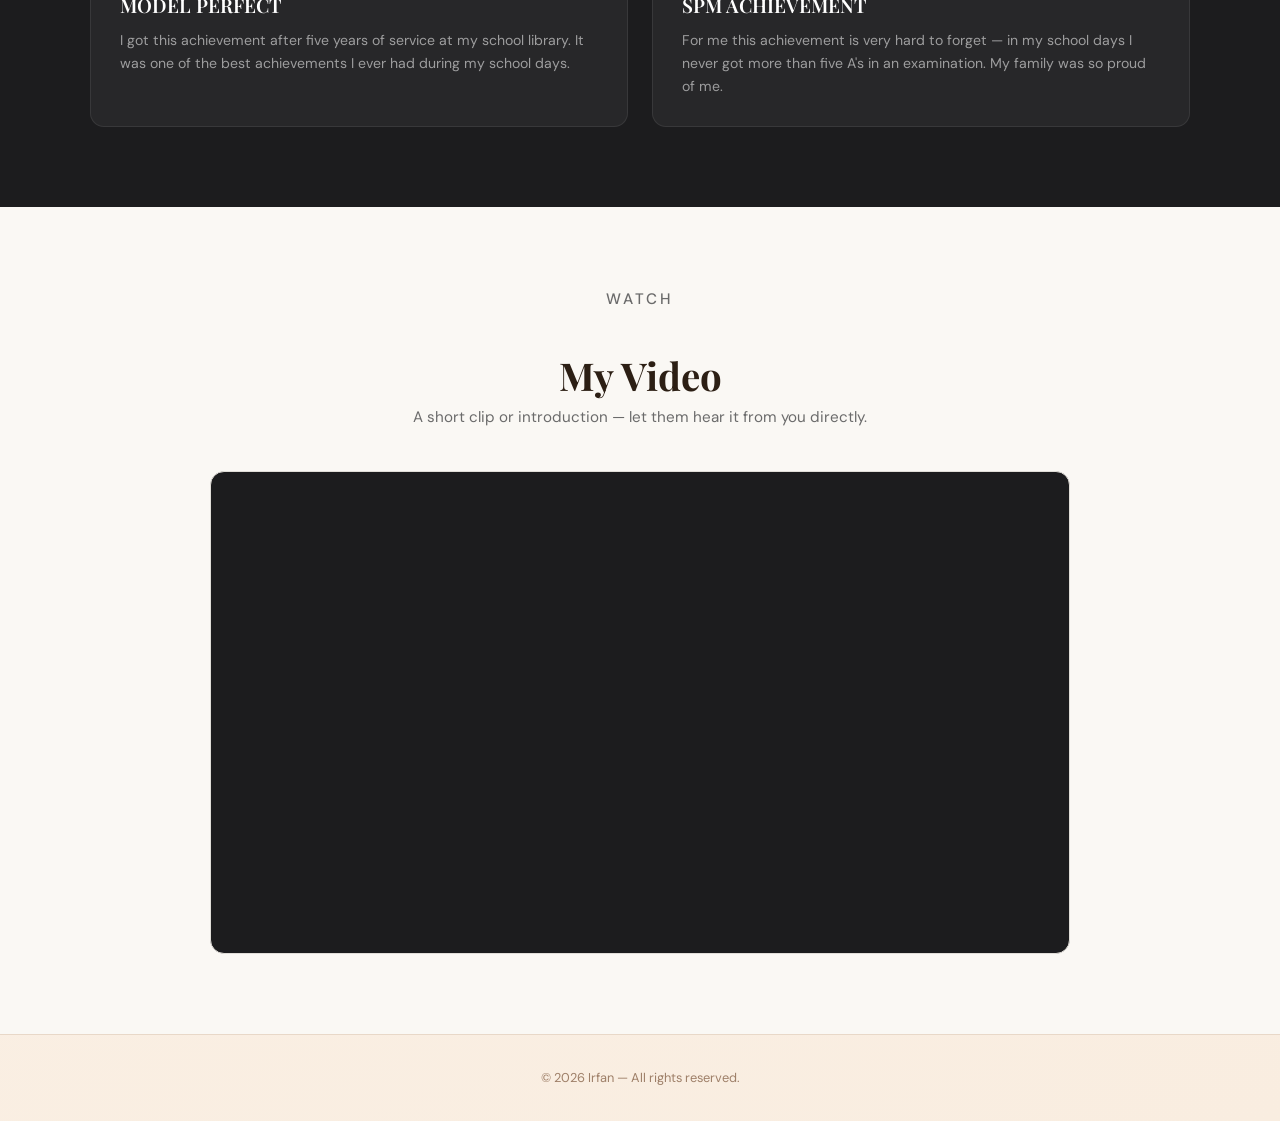
==== commit 5b60135d: "Add 'Sport' link to navigation menu" ====
--- a/aboutme.html
+++ b/aboutme.html
@@ -17,6 +17,7 @@
       <li><a href="aboutme.html" class="active">About me</a></li>
       <li><a href="family.html">My Family</a></li>
       <li><a href="komander.html">Komander</a></li>
+      <li><a href="sport.html">Sport</a></li>
       <li><a href="contact.html">Contact</a></li>
     </ul>
   </nav>
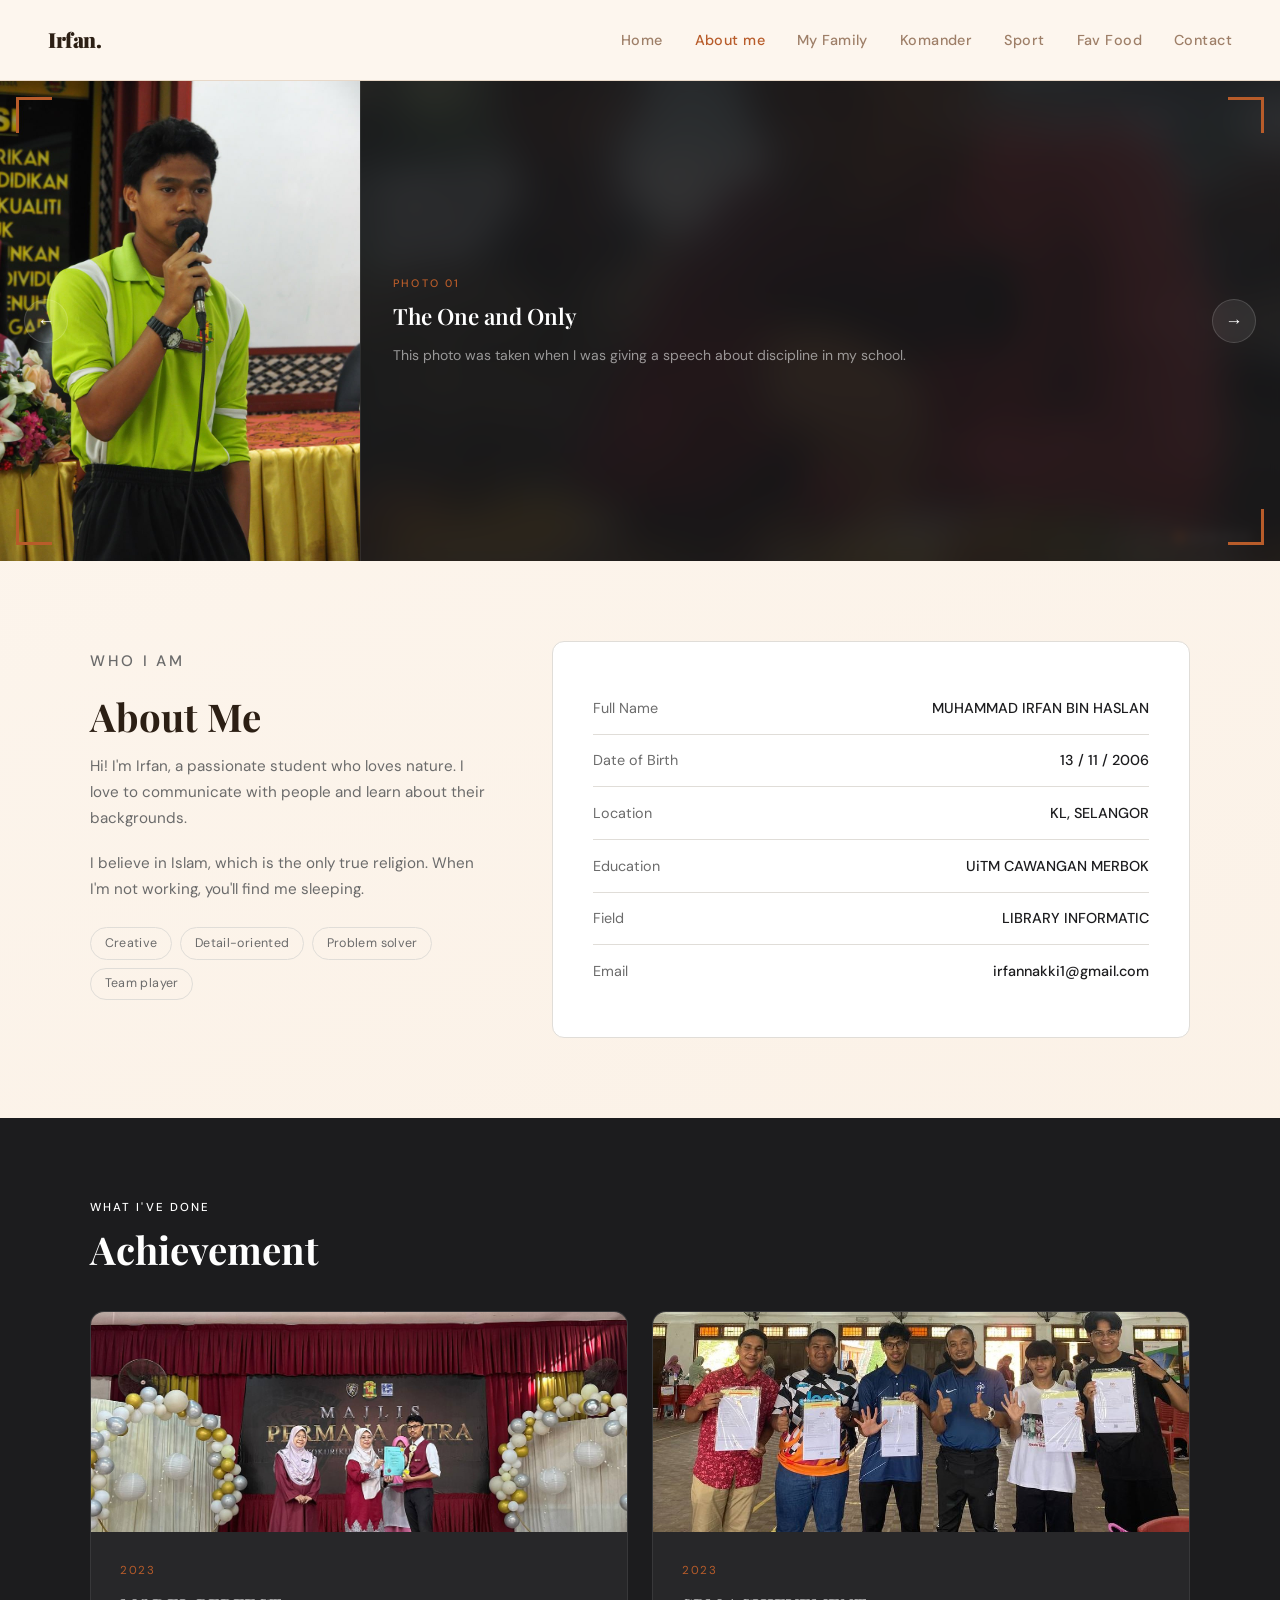
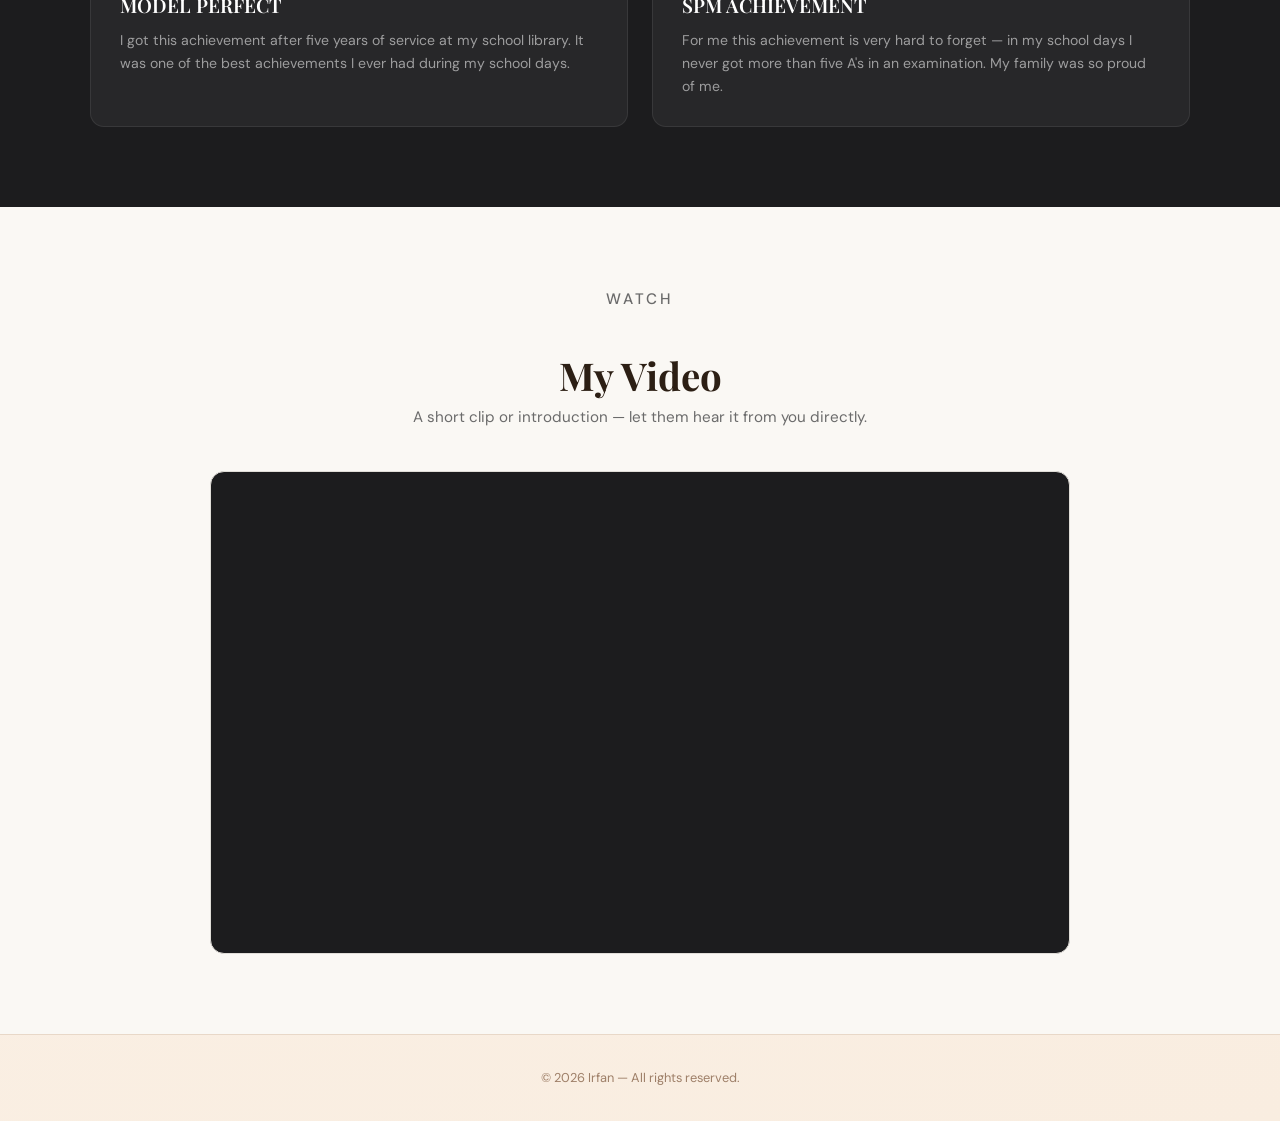
==== commit 0816d8fd: "Update aboutme.html" ====
--- a/aboutme.html
+++ b/aboutme.html
@@ -18,6 +18,7 @@
       <li><a href="family.html">My Family</a></li>
       <li><a href="komander.html">Komander</a></li>
       <li><a href="sport.html">Sport</a></li>
+      <li><a href="favfood.html">Fav Food</a></li>
       <li><a href="contact.html">Contact</a></li>
     </ul>
   </nav>
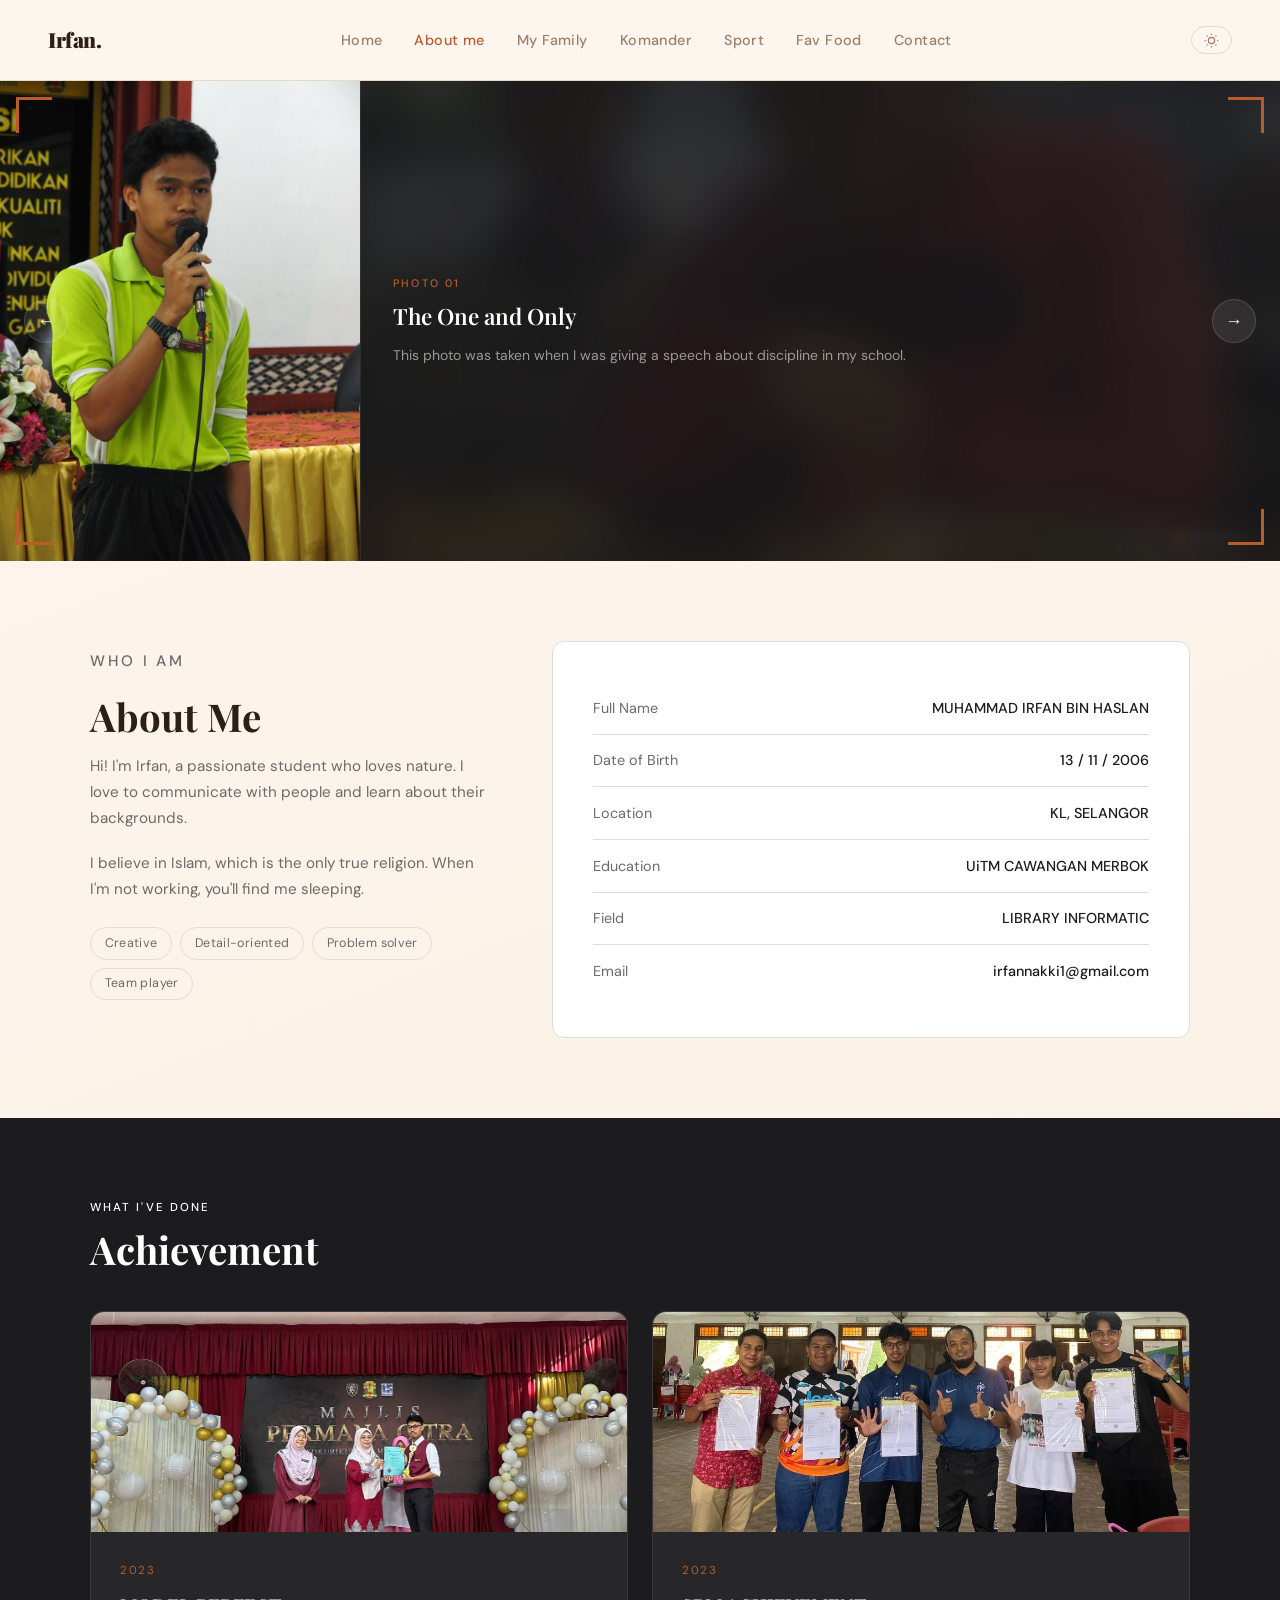
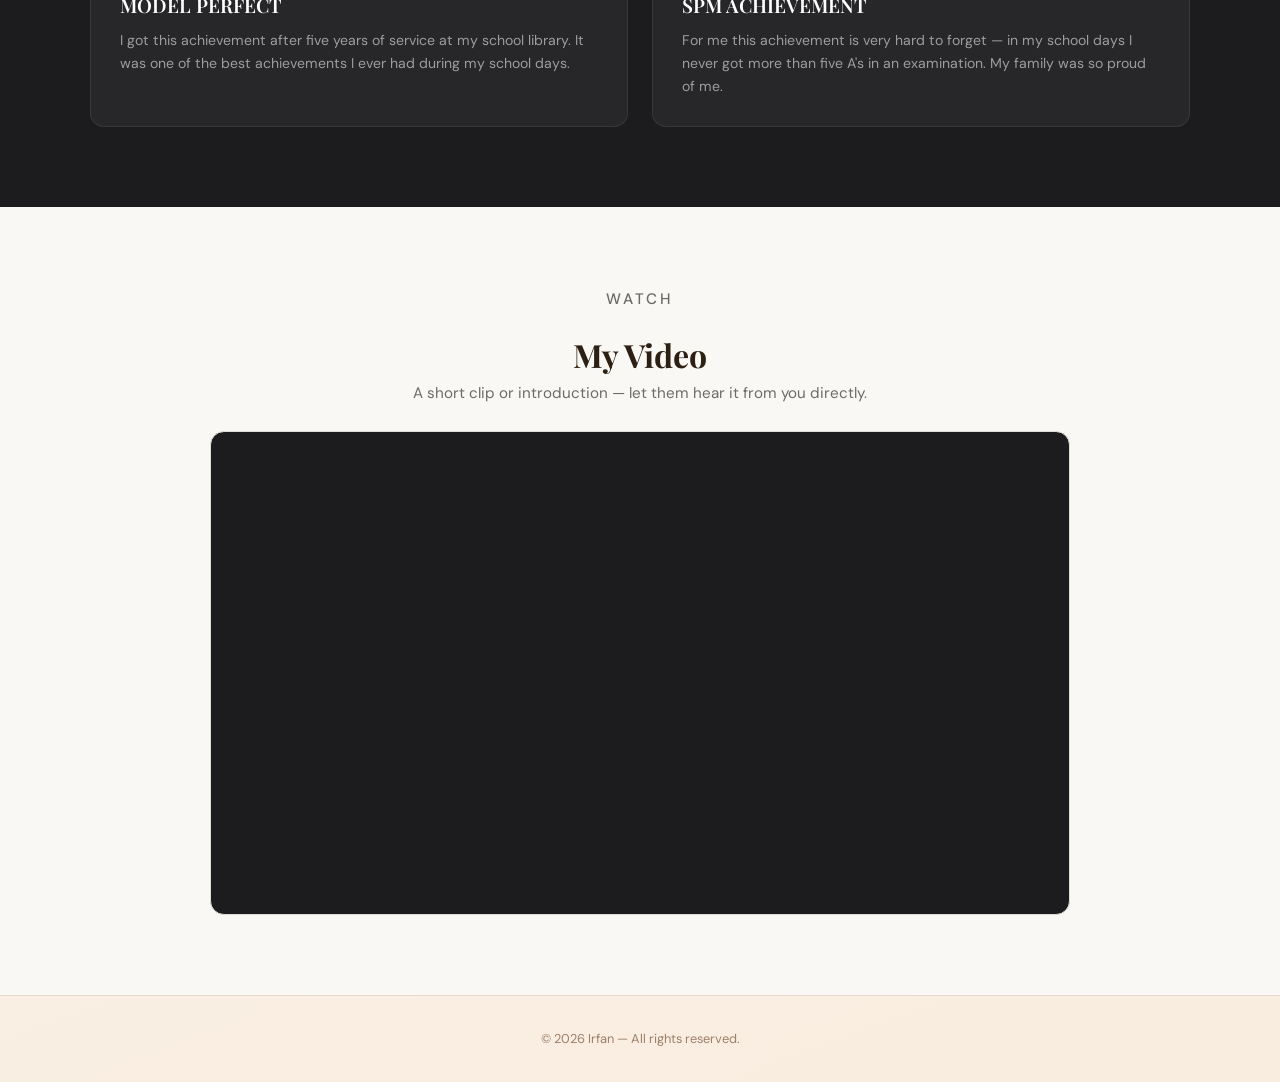
==== commit 7a8e7c77: "Add theme toggle button and functionality" ====
--- a/aboutme.html
+++ b/aboutme.html
@@ -9,7 +9,6 @@
 </head>
 <body>
 
-  <!-- NAV -->
   <nav>
     <a class="logo" href="index.html">Irfan.</a>
     <ul>
@@ -21,11 +20,21 @@
       <li><a href="favfood.html">Fav Food</a></li>
       <li><a href="contact.html">Contact</a></li>
     </ul>
+    <button class="theme-toggle" id="themeToggle" aria-label="Toggle dark mode">
+      <svg class="icon-sun" xmlns="http://www.w3.org/2000/svg" fill="none" viewBox="0 0 24 24" stroke="currentColor" stroke-width="2">
+        <circle cx="12" cy="12" r="5"/><line x1="12" y1="1" x2="12" y2="3"/><line x1="12" y1="21" x2="12" y2="23"/>
+        <line x1="4.22" y1="4.22" x2="5.64" y2="5.64"/><line x1="18.36" y1="18.36" x2="19.78" y2="19.78"/>
+        <line x1="1" y1="12" x2="3" y2="12"/><line x1="21" y1="12" x2="23" y2="12"/>
+        <line x1="4.22" y1="19.78" x2="5.64" y2="18.36"/><line x1="18.36" y1="5.64" x2="19.78" y2="4.22"/>
+      </svg>
+      <svg class="icon-moon" xmlns="http://www.w3.org/2000/svg" fill="none" viewBox="0 0 24 24" stroke="currentColor" stroke-width="2">
+        <path d="M21 12.79A9 9 0 1 1 11.21 3 7 7 0 0 0 21 12.79z"/>
+      </svg>
+    </button>
   </nav>
 
   <!-- PHOTO SLIDER -->
   <div class="slider-section">
-
     <div class="slider-frame"><span class="bl"></span><span class="br"></span></div>
 
     <div class="slides" id="slides">
@@ -86,7 +95,6 @@
       <button class="dot" onclick="goTo(3)"></button>
       <button class="dot" onclick="goTo(4)"></button>
     </div>
-
   </div>
 
   <!-- ABOUT ME -->
@@ -122,7 +130,6 @@
       <h2>Achievement</h2>
     </div>
     <div class="achievement-grid">
-
       <div class="ach-card">
         <img class="ach-photo" src="picture/achievement1.jpeg" alt="Achievement 1">
         <div class="ach-body">
@@ -131,7 +138,6 @@
           <p class="ach-desc">I got this achievement after five years of service at my school library. It was one of the best achievements I ever had during my school days.</p>
         </div>
       </div>
-
       <div class="ach-card">
         <img class="ach-photo" src="picture/achievement2.jpeg" alt="Achievement 2">
         <div class="ach-body">
@@ -140,7 +146,6 @@
           <p class="ach-desc">For me this achievement is very hard to forget — in my school days I never got more than five A's in an examination. My family was so proud of me.</p>
         </div>
       </div>
-
     </div>
   </section>
 
@@ -151,10 +156,7 @@
       <h2>My Video</h2>
       <p>A short clip or introduction — let them hear it from you directly.</p>
       <div class="video-frame">
-        <div class="video-placeholder">
-         
-          <p><iframe width="560" height="315" src="https://www.youtube.com/embed/D1Fzx8O8huA?si=jmvKufguIOYjsMBA" title="YouTube video player" frameborder="0" allow="accelerometer; autoplay; clipboard-write; encrypted-media; gyroscope; picture-in-picture; web-share" referrerpolicy="strict-origin-when-cross-origin" allowfullscreen></iframe></p>
-        </div>
+        <iframe src="https://www.youtube.com/embed/D1Fzx8O8huA?si=jmvKufguIOYjsMBA" title="YouTube video player" frameborder="0" allow="accelerometer; autoplay; clipboard-write; encrypted-media; gyroscope; picture-in-picture; web-share" referrerpolicy="strict-origin-when-cross-origin" allowfullscreen></iframe>
       </div>
     </div>
   </section>
@@ -187,5 +189,17 @@
     setInterval(() => move(1), 4000);
   </script>
 
+  <script>
+    (function() {
+      if (localStorage.getItem('theme') === 'dark') document.body.classList.add('dark');
+    })();
+    document.addEventListener('DOMContentLoaded', function() {
+      var btn = document.getElementById('themeToggle');
+      if (btn) btn.addEventListener('click', function() {
+        document.body.classList.toggle('dark');
+        localStorage.setItem('theme', document.body.classList.contains('dark') ? 'dark' : 'light');
+      });
+    });
+  </script>
 </body>
 </html>
--- a/css/style.css
+++ b/css/style.css
@@ -1,6 +1,6 @@
 /* ============================================================
    style.css — Universal stylesheet for Irfan's Personal Website
-   Pages: index.html · aboutme.html · contact.html
+   Pages: index · aboutme · contact · family · favfood · komander · sport
    ============================================================ */
 
 /* ── RESET ── */
@@ -12,24 +12,49 @@
 
 /* ── DESIGN TOKENS ── */
 :root {
-  --bg:      #fdf6ee;
-  --bg-alt:  #f9ede0;
-  --ink:     #2c1f14;
-  --ink-dark: #1C1C1E;
-  --accent:  #b85c2a;
+  --bg:           #fdf6ee;
+  --bg-alt:       #f9ede0;
+  --ink:          #2c1f14;
+  --ink-dark:     #1C1C1E;
+  --accent:       #b85c2a;
   --accent-hover: #d4815f;
-  --muted:   #9e7f68;
-  --muted-alt: #6B6B6B;
-  --card:    #fff9f3;
-  --card-alt: #FFFFFF;
-  --border:  #e8d8c8;
-  --border-alt: #E0DDD8;
-  --cream:   #FAF8F4;
-
-  /* Slider / dark sections */
-  --dark-bg: #1C1C1E;
+  --muted:        #9e7f68;
+  --muted-alt:    #6B6B6B;
+  --card:         #fff9f3;
+  --card-alt:     #FFFFFF;
+  --border:       #e8d8c8;
+  --border-alt:   #E0DDD8;
+  --cream:        #FAF8F4;
+
+  /* Dark sections */
+  --dark-bg:     #1C1C1E;
   --dark-border: rgba(255, 255, 255, 0.08);
-  --dark-text: rgba(255, 255, 255, 0.55);
+  --dark-text:   rgba(255, 255, 255, 0.55);
+}
+
+/* ── DARK MODE TOKENS ── */
+body.dark {
+  --bg:        #18120e;
+  --bg-alt:    #1f1610;
+  --ink:       #f0e6d8;
+  --ink-dark:  #f0e6d8;
+  --muted:     #a08878;
+  --muted-alt: #a09080;
+  --card:      #231a13;
+  --card-alt:  #2a1f17;
+  --border:    #3a2a1e;
+  --border-alt:#3a2a1e;
+  --cream:     #1f1610;
+  --dark-bg:   #100c08;
+}
+
+/* ── SMOOTH TRANSITIONS FOR THEME SWITCH ── */
+body, nav, .card, .essay-card, .about-right, .ach-card,
+.text-card, .photo-card, .food-section, .essay-block,
+.komander-video-section, .video-section, .social-card,
+input, select, textarea, footer {
+  transition: background 0.3s ease, background-color 0.3s ease,
+              border-color 0.3s ease, color 0.3s ease;
 }
 
 /* ── BASE ── */
@@ -64,7 +89,9 @@
   to   { opacity: 1; transform: translateY(0); }
 }
 
-/* ── NAV ── */
+/* ============================================================
+   NAV
+   ============================================================ */
 nav {
   display: flex;
   justify-content: space-between;
@@ -77,12 +104,19 @@
   z-index: 100;
 }
 
+/* family.html & sport.html use body max-width; nav needs full-bleed override */
+nav.full-bleed {
+  max-width: 100vw;
+  margin: -32px -24px 32px;
+}
+
 nav .logo {
   font-family: 'Playfair Display', serif;
   font-size: 1.3rem;
   font-weight: 900;
   color: var(--ink);
   letter-spacing: -0.02em;
+  text-decoration: none;
 }
 
 nav ul { list-style: none; display: flex; gap: 2rem; }
@@ -98,6 +132,35 @@
 
 nav ul li a:hover,
 nav ul li a.active { color: var(--accent); }
+
+/* ── DARK MODE TOGGLE ── */
+.theme-toggle {
+  background: none;
+  border: 1px solid var(--border);
+  border-radius: 50px;
+  padding: 0.35rem 0.75rem;
+  cursor: pointer;
+  display: flex;
+  align-items: center;
+  gap: 0.4rem;
+  font-family: 'DM Sans', sans-serif;
+  font-size: 0.8rem;
+  font-weight: 500;
+  color: var(--muted);
+  transition: border-color 0.2s, color 0.2s, background 0.2s;
+  flex-shrink: 0;
+}
+
+.theme-toggle:hover {
+  border-color: var(--accent);
+  color: var(--accent);
+}
+
+.theme-toggle .icon-sun,
+.theme-toggle .icon-moon { width: 15px; height: 15px; }
+
+body:not(.dark) .icon-moon { display: none; }
+body.dark .icon-sun        { display: none; }
 
 /* ── SECTION LABEL ── */
 .section-label {
@@ -119,13 +182,38 @@
   gap: 2.5rem;
 }
 
-main.narrow {
-  max-width: 640px;
-}
+main.narrow { max-width: 640px; }
 
 /* ── SECTIONS (general) ── */
-section {
-  padding: 5rem 3rem;
+section { padding: 5rem 3rem; }
+
+/* ── PAGE TITLE (contact & gallery) ── */
+.page-title {
+  font-family: 'Playfair Display', serif;
+  font-size: clamp(1.8rem, 4vw, 2.6rem);
+  font-weight: 900;
+  letter-spacing: -0.02em;
+  color: var(--ink);
+  line-height: 1.1;
+}
+
+.page-title span { color: var(--accent); }
+
+.subtitle {
+  margin-top: 0.6rem;
+  font-size: 0.95rem;
+  color: var(--muted);
+  font-weight: 300;
+  line-height: 1.7;
+}
+
+/* ── FOOTER ── */
+footer {
+  padding: 2rem 3rem;
+  border-top: 1px solid var(--border);
+  text-align: center;
+  font-size: 0.8rem;
+  color: var(--muted);
 }
 
 /* ============================================================
@@ -206,11 +294,7 @@
   animation: fadeUp 0.6s 0.15s ease both;
 }
 
-.essay-card h2 {
-  font-size: 1.6rem;
-  letter-spacing: -0.02em;
-  margin-bottom: 1rem;
-}
+.essay-card h2 { font-size: 1.6rem; letter-spacing: -0.02em; margin-bottom: 1rem; }
 
 .essay-card p {
   font-size: 1rem;
@@ -251,12 +335,7 @@
   transform: translateY(-2px);
 }
 
-.cta-btn svg {
-  width: 18px;
-  height: 18px;
-  transition: transform 0.2s;
-}
-
+.cta-btn svg { width: 18px; height: 18px; transition: transform 0.2s; }
 .cta-btn:hover svg { transform: translateX(3px); }
 
 /* ============================================================
@@ -422,7 +501,6 @@
 }
 
 .about-left { padding-top: 0.5rem; }
-
 .about-left h2 { margin-bottom: 1rem; }
 
 .about-left p {
@@ -462,19 +540,12 @@
 .info-row span:last-child  { color: var(--ink-dark);  font-weight: 500; }
 
 /* Achievement Section */
-.achievement-section {
-  background: var(--ink-dark);
-  color: #fff;
-}
+.achievement-section { background: var(--ink-dark); color: #fff; }
 
 .achievement-section .section-label,
-.achievement-section h2 {
-  color: #fff;
-}
-
-.achievement-section > .section-label {
-  color: var(--accent);
-}
+.achievement-section h2 { color: #fff; }
+
+.achievement-section > .section-label { color: var(--accent); }
 
 .achievement-grid {
   display: grid;
@@ -492,16 +563,9 @@
   transition: background 0.25s, transform 0.25s;
 }
 
-.ach-card:hover {
-  background: rgba(255,255,255,0.09);
-  transform: translateY(-4px);
-}
-
-.ach-photo {
-  width: 100%;
-  height: 220px;
-  object-fit: cover;
-}
+.ach-card:hover { background: rgba(255,255,255,0.09); transform: translateY(-4px); }
+
+.ach-photo { width: 100%; height: 220px; object-fit: cover; }
 
 .ach-body { padding: 1.8rem; }
 
@@ -532,11 +596,11 @@
   text-align: center;
 }
 
-.video-inner h2 { margin-bottom: 0.5rem; }
+.video-inner h2 { font-size: 2rem; margin-bottom: 0.5rem; }
 
 .video-inner > p {
   color: var(--muted-alt);
-  margin-bottom: 2.5rem;
+  margin-bottom: 1.5rem;
   font-size: 0.95rem;
 }
 
@@ -547,16 +611,26 @@
   overflow: hidden;
   border: 1px solid var(--border-alt);
   background: var(--ink-dark);
-  display: flex;
+  position: relative;
+}
+
+.video-frame iframe {
+  position: absolute;
+  inset: 0;
+  width: 100%;
+  height: 100%;
+  border: none;
+  display: block;
+}
+
+/* Placeholder (aboutme page only) */
+.video-frame .video-placeholder {
+  position: absolute;
+  inset: 0;
+  display: flex;
+  flex-direction: column;
   align-items: center;
   justify-content: center;
-  position: relative;
-}
-
-.video-placeholder {
-  display: flex;
-  flex-direction: column;
-  align-items: center;
   gap: 1rem;
   color: rgba(255,255,255,0.4);
 }
@@ -573,26 +647,89 @@
    CONTACT PAGE
    ============================================================ */
 
-.page-title {
-  font-family: 'Playfair Display', serif;
-  font-size: clamp(1.8rem, 4vw, 2.6rem);
-  font-weight: 900;
-  letter-spacing: -0.02em;
+/* Social Row */
+.social-row {
+  display: flex;
+  flex-direction: column;
+  gap: 0.75rem;
+  animation: fadeUp 0.6s 0.1s ease both;
+}
+
+.social-card {
+  display: flex;
+  align-items: center;
+  gap: 1rem;
+  background: var(--card);
+  border: 1px solid var(--border);
+  border-radius: 14px;
+  padding: 1rem 1.4rem;
+  text-decoration: none;
+  transition: border-color 0.2s, transform 0.18s, box-shadow 0.2s;
+}
+
+.social-card:hover {
+  border-color: var(--accent);
+  transform: translateY(-2px);
+  box-shadow: 0 6px 20px rgba(184,92,42,0.1);
+}
+
+.social-icon {
+  width: 44px;
+  height: 44px;
+  border-radius: 12px;
+  display: flex;
+  align-items: center;
+  justify-content: center;
+  flex-shrink: 0;
+}
+
+.social-icon svg {
+  width: 22px;
+  height: 22px;
+}
+
+.tiktok-icon {
+  background: #000;
+  color: #fff;
+}
+
+.instagram-icon {
+  background: radial-gradient(circle at 30% 107%, #fdf497 0%, #fdf497 5%, #fd5949 45%, #d6249f 60%, #285AEB 90%);
+  color: #fff;
+}
+
+.social-info {
+  display: flex;
+  flex-direction: column;
+  flex: 1;
+}
+
+.social-label {
+  font-size: 0.72rem;
+  font-weight: 500;
+  letter-spacing: 0.12em;
+  text-transform: uppercase;
+  color: var(--muted);
+}
+
+.social-handle {
+  font-size: 0.95rem;
+  font-weight: 500;
   color: var(--ink);
-  line-height: 1.1;
-}
-
-.page-title span { color: var(--accent); }
-
-.subtitle {
-  margin-top: 0.6rem;
-  font-size: 0.95rem;
+}
+
+.social-arrow {
+  width: 16px;
+  height: 16px;
   color: var(--muted);
-  font-weight: 300;
-  line-height: 1.7;
-}
-
-/* Card */
+  flex-shrink: 0;
+  transition: transform 0.2s, color 0.2s;
+}
+
+.social-card:hover .social-arrow {
+  transform: translateX(3px);
+  color: var(--accent);
+}
 .card {
   background: var(--card);
   border: 1px solid var(--border);
@@ -601,7 +738,6 @@
   animation: fadeUp 0.6s ease both;
 }
 
-/* Form */
 .form-group { margin-bottom: 1.2rem; }
 
 label {
@@ -729,14 +865,453 @@
 .success-msg p { font-size: 0.9rem; color: var(--muted); font-weight: 300; }
 
 /* ============================================================
-   FOOTER
+   FAMILY PAGE
    ============================================================ */
-footer {
-  padding: 2rem 3rem;
+
+/* Page uses body max-width: 900px; padding: 32px 24px 60px */
+.family-body {
+  max-width: 900px;
+  margin: 0 auto;
+  padding: 32px 24px 60px;
+}
+
+.page-h1 {
+  font-family: 'Playfair Display', serif;
+  font-size: 2rem;
+  font-weight: 700;
+  letter-spacing: -0.02em;
+  margin-bottom: 28px;
+  color: var(--ink);
+  border-bottom: 2px solid var(--border);
+  padding-bottom: 10px;
+  display: inline-block;
+}
+
+/* Album Grid */
+.album-grid {
+  display: grid;
+  grid-template-columns: 1fr 1fr;
+  gap: 10px;
+  border-radius: 14px;
+  overflow: hidden;
+  margin-bottom: 28px;
+  box-shadow: 0 4px 18px rgba(0,0,0,0.12);
+}
+
+.album-cell { height: 200px; overflow: hidden; }
+.album-cell.wide { grid-column: span 2; height: 200px; }
+
+.album-cell img {
+  width: 100%;
+  height: 100%;
+  object-fit: cover;
+  display: block;
+  transition: transform 0.35s ease;
+}
+
+.album-cell:hover img { transform: scale(1.04); }
+
+/* Family Banner */
+.family-banner {
+  text-align: center;
+  margin-bottom: 36px;
+  padding: 22px 32px;
+  border: 3px solid var(--border);
+  border-radius: 14px;
+  background: var(--card);
+  box-shadow: inset 0 0 0 6px var(--bg), 0 0 0 9px var(--border);
+}
+
+.family-banner h2 {
+  font-family: 'Playfair Display', serif;
+  font-size: 2.6rem;
+  font-weight: 700;
+  color: var(--ink);
+  letter-spacing: 0.04em;
+  font-style: italic;
+}
+
+/* Card Rows */
+.card-row {
+  display: grid;
+  grid-template-columns: repeat(3, 1fr);
+  gap: 18px;
+  margin-bottom: 28px;
+}
+
+/* Photo Card */
+.photo-card {
+  border-radius: 14px;
+  overflow: hidden;
+  background: var(--card);
+  box-shadow: 0 2px 10px rgba(0,0,0,0.07);
+  cursor: pointer;
+  transition: transform 0.2s, box-shadow 0.2s;
+  border: 1px solid var(--border);
+}
+
+.photo-card:hover {
+  transform: translateY(-4px);
+  box-shadow: 0 6px 20px rgba(44,31,20,0.12);
+}
+
+.photo-card-img {
+  width: 100%;
+  height: 160px;
+  background: linear-gradient(145deg, var(--bg-alt), #e8d0bb);
+  display: flex;
+  align-items: center;
+  justify-content: center;
+  position: relative;
+  overflow: hidden;
+}
+
+.photo-card-img img {
+  position: absolute;
+  width: 100%; height: 100%;
+  object-fit: cover;
+}
+
+.photo-card-label {
+  padding: 10px 14px 12px;
+  font-size: 0.82rem;
+  font-weight: 500;
+  letter-spacing: 0.04em;
+  color: var(--muted);
+  text-transform: uppercase;
+  background: var(--card);
   border-top: 1px solid var(--border);
+}
+
+/* Text Card */
+.text-card {
+  border-radius: 14px;
+  background: var(--card);
+  box-shadow: 0 2px 10px rgba(0,0,0,0.07);
+  border: 1px solid var(--border);
+  padding: 20px 18px;
+  display: flex;
+  flex-direction: column;
+  transition: transform 0.2s, box-shadow 0.2s;
+}
+
+.text-card:hover {
+  transform: translateY(-4px);
+  box-shadow: 0 6px 20px rgba(44,31,20,0.12);
+}
+
+.text-card h3 {
+  font-family: 'Playfair Display', serif;
+  font-size: 1rem;
+  font-weight: 700;
+  color: var(--ink);
+  margin-bottom: 12px;
+  border-bottom: 1px solid var(--border);
+  padding-bottom: 8px;
+}
+
+.info-list {
+  list-style: none;
+  display: flex;
+  flex-direction: column;
+}
+
+.info-list li {
+  display: flex;
+  justify-content: space-between;
+  align-items: baseline;
+  padding: 6px 0;
+  border-bottom: 1px solid var(--border);
+  font-size: 0.82rem;
+  gap: 8px;
+}
+
+.info-list li:last-child { border-bottom: none; }
+.info-list .label { color: var(--muted); font-weight: 400; white-space: nowrap; flex-shrink: 0; }
+.info-list .value { color: var(--ink); font-weight: 500; text-align: right; }
+
+/* ============================================================
+   FAV FOOD PAGE
+   ============================================================ */
+.food-header {
   text-align: center;
-  font-size: 0.8rem;
+  padding: 3rem 1rem 1.5rem;
+}
+
+.food-header h1 {
+  font-family: 'Playfair Display', serif;
+  font-size: 2.8rem;
+  color: var(--accent);
+  letter-spacing: 2px;
+}
+
+.food-header p {
+  font-size: 1rem;
   color: var(--muted);
+  margin-top: 6px;
+  font-weight: 300;
+}
+
+.food-section {
+  display: flex;
+  align-items: stretch;
+  gap: 24px;
+  margin-bottom: 40px;
+  background: var(--card);
+  border: 1px solid var(--border);
+  border-radius: 16px;
+  overflow: hidden;
+  max-width: 860px;
+  margin-left: auto;
+  margin-right: auto;
+}
+
+.food-photo {
+  flex: 0 0 260px;
+  min-height: 220px;
+  background-color: var(--bg-alt);
+  display: flex;
+  align-items: center;
+  justify-content: center;
+  overflow: hidden;
+}
+
+.food-photo img {
+  width: 100%;
+  height: 100%;
+  object-fit: cover;
+  display: block;
+}
+
+.food-essay {
+  flex: 1;
+  padding: 28px 30px;
+  display: flex;
+  flex-direction: column;
+  justify-content: center;
+}
+
+.food-essay h2 {
+  font-family: 'Playfair Display', serif;
+  font-size: 1.5rem;
+  color: var(--accent);
+  margin-bottom: 12px;
+}
+
+.food-essay p {
+  font-size: 0.97rem;
+  line-height: 1.75;
+  color: var(--ink);
+  font-weight: 300;
+}
+
+.food-section.reverse { flex-direction: row-reverse; }
+
+/* ============================================================
+   KOMANDER (GALLERY) PAGE
+   ============================================================ */
+.gallery-main {
+  max-width: 960px;
+  margin: 0 auto;
+  padding: 3rem 2rem 5rem;
+}
+
+.page-heading {
+  font-family: 'Playfair Display', serif;
+  font-size: clamp(1.8rem, 4vw, 2.6rem);
+  font-weight: 900;
+  letter-spacing: -0.02em;
+  color: var(--ink);
+  margin-bottom: 0.4rem;
+}
+
+.page-heading span { color: var(--accent); }
+
+.page-subheading {
+  font-size: 0.95rem;
+  color: var(--muted);
+  font-weight: 300;
+  margin-bottom: 2.8rem;
+}
+
+/* Gallery Rows */
+.gallery-row {
+  display: grid;
+  gap: 20px;
+  margin-bottom: 24px;
+  align-items: stretch;
+}
+
+.row-photo-left  { grid-template-columns: 1fr 2fr; }
+.row-photo-right { grid-template-columns: 2fr 1fr; }
+
+/* Photo Block */
+.photo-block {
+  border-radius: 14px;
+  overflow: hidden;
+  background: linear-gradient(145deg, var(--bg-alt), var(--border));
+  min-height: 220px;
+  display: flex;
+  align-items: center;
+  justify-content: center;
+  position: relative;
+  cursor: pointer;
+  box-shadow: 0 3px 12px rgba(0,0,0,0.07);
+  border: 1px solid var(--border);
+  transition: transform 0.2s, box-shadow 0.2s;
+}
+
+.photo-block:hover {
+  transform: translateY(-3px);
+  box-shadow: 0 8px 22px rgba(0,0,0,0.12);
+}
+
+.photo-block img {
+  width: 100%;
+  height: 100%;
+  object-fit: cover;
+  border-radius: 14px;
+  display: block;
+}
+
+/* Essay Block */
+.essay-block {
+  border-radius: 14px;
+  background: var(--card);
+  border: 1px solid var(--border);
+  padding: 28px 30px;
+  display: flex;
+  flex-direction: column;
+  justify-content: center;
+  gap: 12px;
+  transition: transform 0.2s, box-shadow 0.2s;
+}
+
+.essay-block:hover {
+  transform: translateY(-3px);
+  box-shadow: 0 8px 22px rgba(0,0,0,0.09);
+}
+
+.essay-block h2 {
+  font-family: 'Playfair Display', serif;
+  font-size: 1.15rem;
+  font-weight: 700;
+  color: var(--ink);
+  border-bottom: 1px solid var(--border);
+  padding-bottom: 10px;
+  margin: 0;
+}
+
+.essay-block p {
+  font-family: 'DM Sans', sans-serif;
+  font-size: 0.92rem;
+  color: var(--muted-alt);
+  line-height: 1.75;
+  font-weight: 300;
+  margin: 0;
+}
+
+/* Komander Video Section */
+.komander-video-section {
+  background: var(--cream);
+  margin-top: 52px;
+  padding: 4rem 3rem;
+  border-radius: 16px;
+  border: 1px solid var(--border);
+}
+
+/* ============================================================
+   SPORT PAGE
+   ============================================================ */
+.sport-body {
+  max-width: 900px;
+  margin: 0 auto;
+  padding: 32px 24px 60px;
+}
+
+/* Shared photo/essay boxes */
+.photo-box {
+  border-radius: 14px;
+  overflow: hidden;
+  border: 1px solid var(--border);
+  background: linear-gradient(145deg, var(--bg-alt), #e8d0bb);
+}
+
+.photo-box img {
+  width: 100%;
+  height: 100%;
+  object-fit: cover;
+  display: block;
+}
+
+.essay-box {
+  border-radius: 14px;
+  border: 1px solid var(--border);
+  background: var(--card);
+  padding: 24px 28px;
+  display: flex;
+  flex-direction: column;
+  justify-content: center;
+}
+
+.essay-box h2 {
+  font-family: 'Playfair Display', serif;
+  font-size: 1.1rem;
+  font-weight: 700;
+  color: var(--ink);
+  margin-bottom: 10px;
+  padding-bottom: 8px;
+  border-bottom: 1px solid var(--border);
+}
+
+.essay-box p {
+  font-size: 0.9rem;
+  color: var(--muted);
+  line-height: 1.75;
+  font-weight: 300;
+}
+
+/* Sport layout rows */
+.sport-row {
+  display: grid;
+  gap: 16px;
+  margin-bottom: 16px;
+  height: 200px;
+}
+
+.sport-row-1 { grid-template-columns: 1fr 2fr; }
+.sport-row-2 { grid-template-columns: 2fr 1fr; }
+.sport-row-4 { grid-template-columns: 1fr 2fr; }
+
+.sport-row-3 {
+  display: flex;
+  justify-content: center;
+  margin-bottom: 16px;
+}
+
+.sport-row-3 .photo-box {
+  width: 55%;
+  height: 200px;
+}
+
+/* Video box */
+.video-box {
+  border-radius: 14px;
+  overflow: hidden;
+  border: 1px solid var(--border);
+  background: var(--dark-bg);
+  width: 100%;
+  aspect-ratio: 16 / 9;
+  margin-bottom: 16px;
+}
+
+.video-box video,
+.video-box iframe {
+  width: 100%;
+  height: 100%;
+  border: none;
+  display: block;
+  object-fit: cover;
 }
 
 /* ============================================================
@@ -761,6 +1336,8 @@
     padding: 1.2rem 1.5rem;
   }
   .slide-caption-title { font-size: 1.1rem; }
+
+  .komander-video-section { padding: 2.5rem 1.5rem; }
 }
 
 @media (max-width: 640px) {
@@ -772,7 +1349,39 @@
   .hero-text { top: 1.2rem; left: 1.4rem; }
 
   .essay-card { padding: 2rem 1.5rem; }
-
   .card { padding: 1.6rem 1.4rem; }
   .row { grid-template-columns: 1fr; }
 }
+
+@media (max-width: 600px) {
+  /* Family */
+  .card-row { grid-template-columns: 1fr 1fr; }
+  .card-row .photo-card:first-child,
+  .card-row .text-card:first-child { grid-column: span 2; }
+  .family-banner h2 { font-size: 1.9rem; }
+  .album-cell { height: 140px; }
+
+  /* Fav Food */
+  .food-section,
+  .food-section.reverse { flex-direction: column; }
+  .food-photo { flex: none; width: 100%; min-height: 200px; }
+  .food-essay { padding: 1.6rem 1.4rem; }
+
+  /* Sport */
+  .sport-row-1,
+  .sport-row-2,
+  .sport-row-4 { grid-template-columns: 1fr; height: auto; }
+  .sport-row-1 .photo-box,
+  .sport-row-2 .photo-box,
+  .sport-row-4 .photo-box { height: 180px; }
+  .sport-row-3 .photo-box { width: 85%; }
+}
+
+@media (max-width: 580px) {
+  /* Komander gallery */
+  .row-photo-left,
+  .row-photo-right { grid-template-columns: 1fr; }
+  .row-photo-right .essay-block { order: 2; }
+  .row-photo-right .photo-block { order: 1; }
+  .photo-block { min-height: 240px; }
+}
